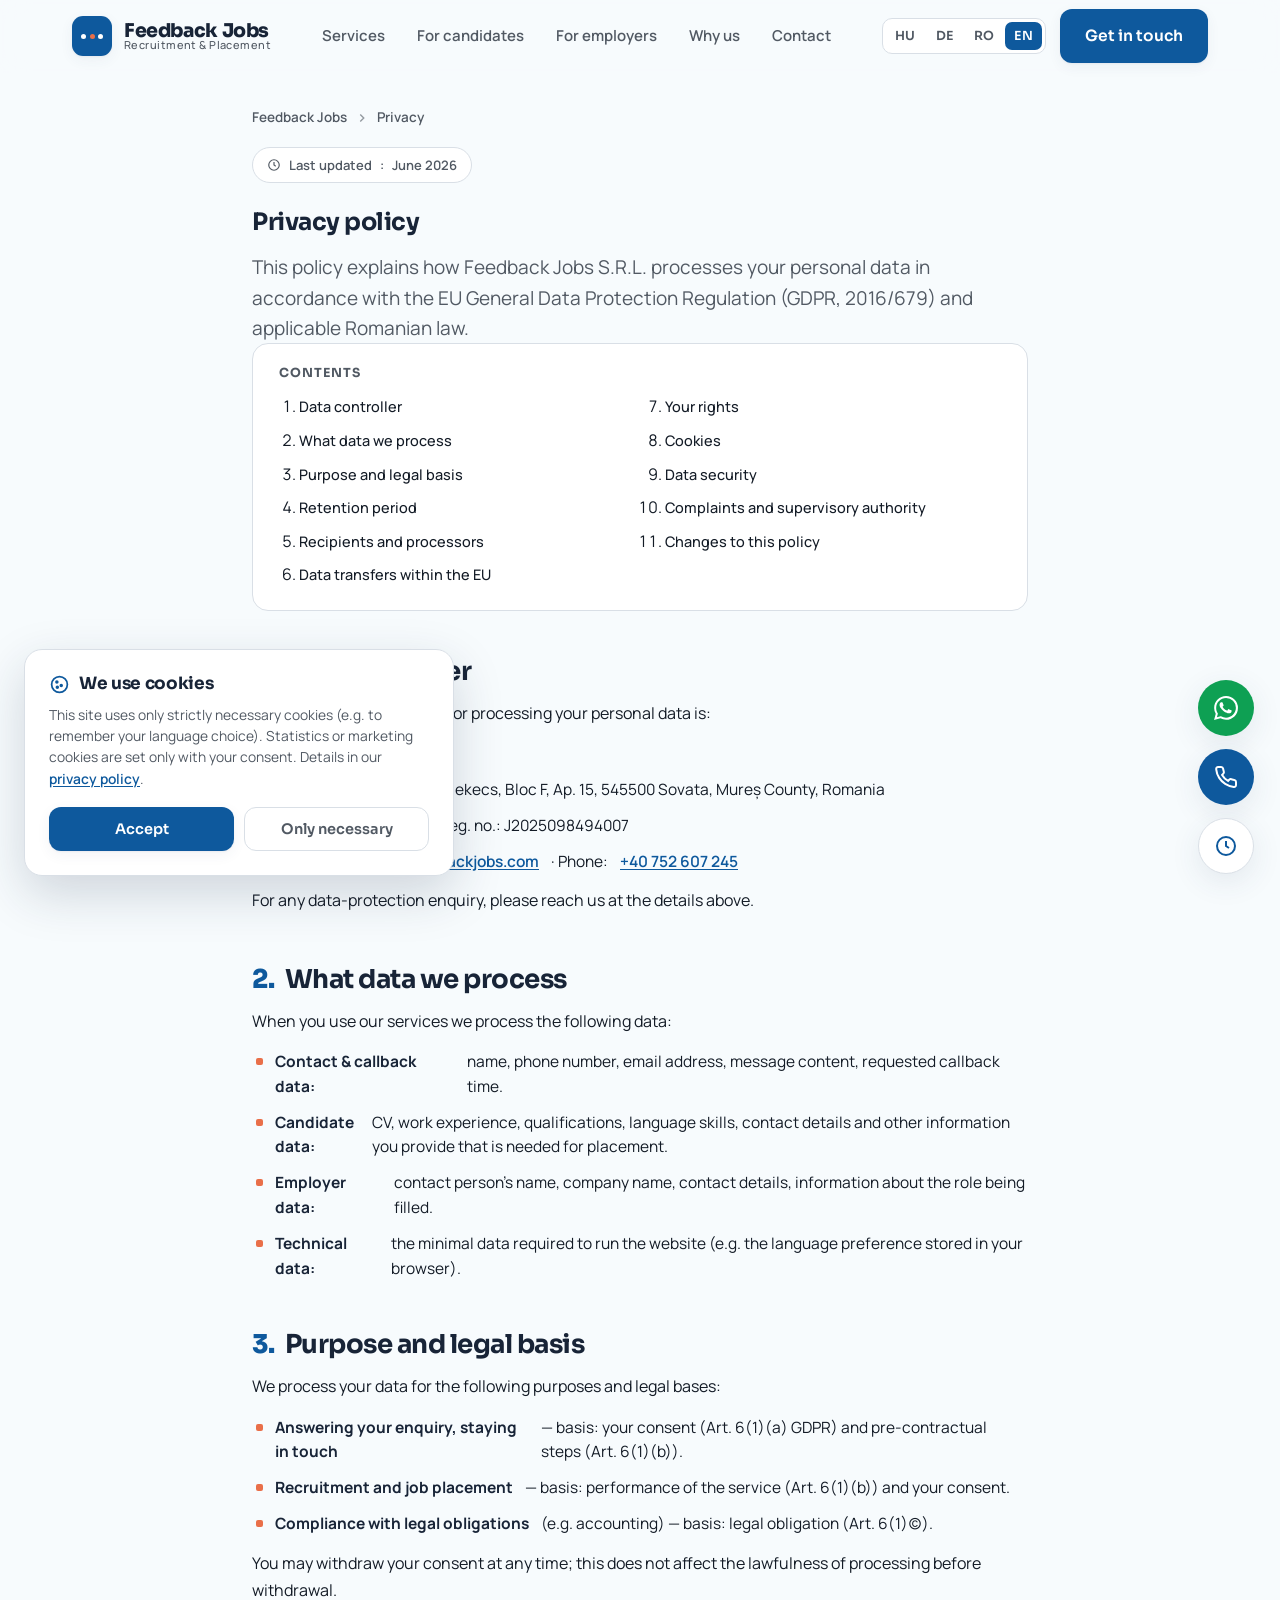
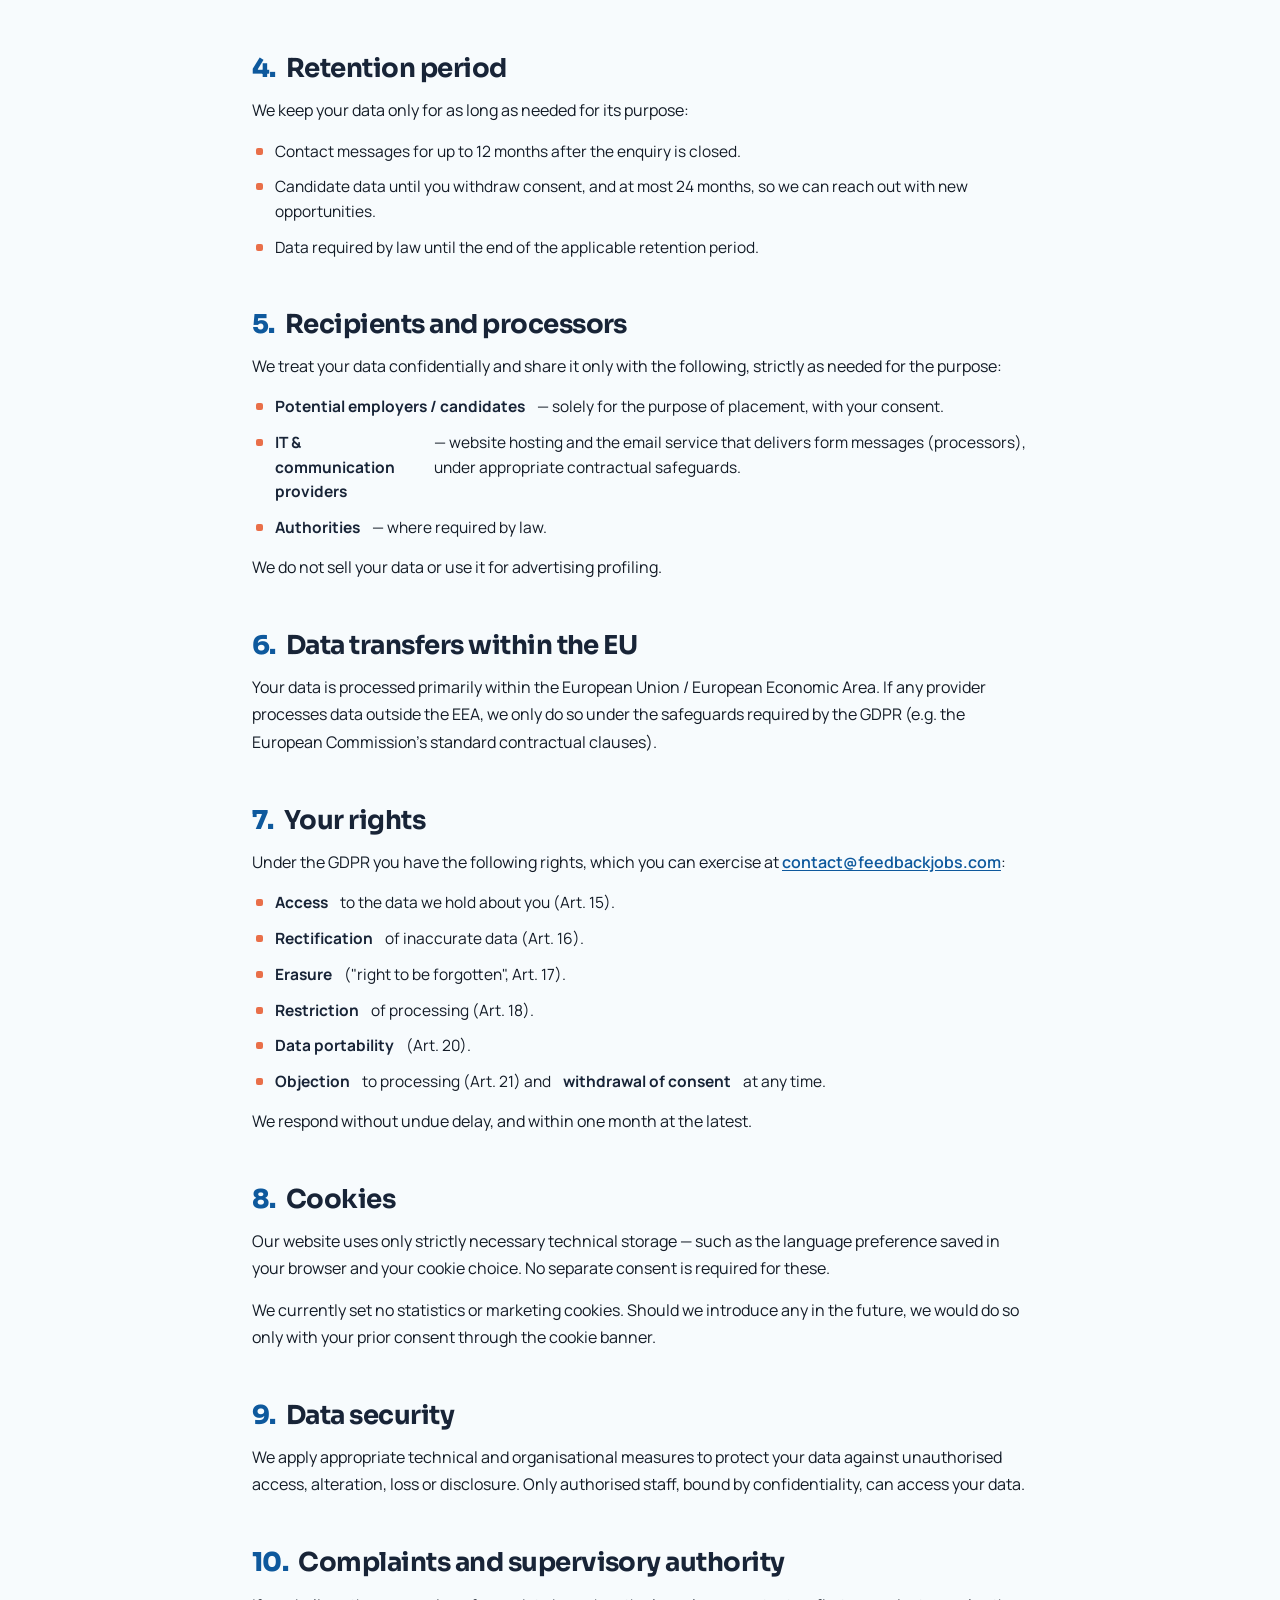
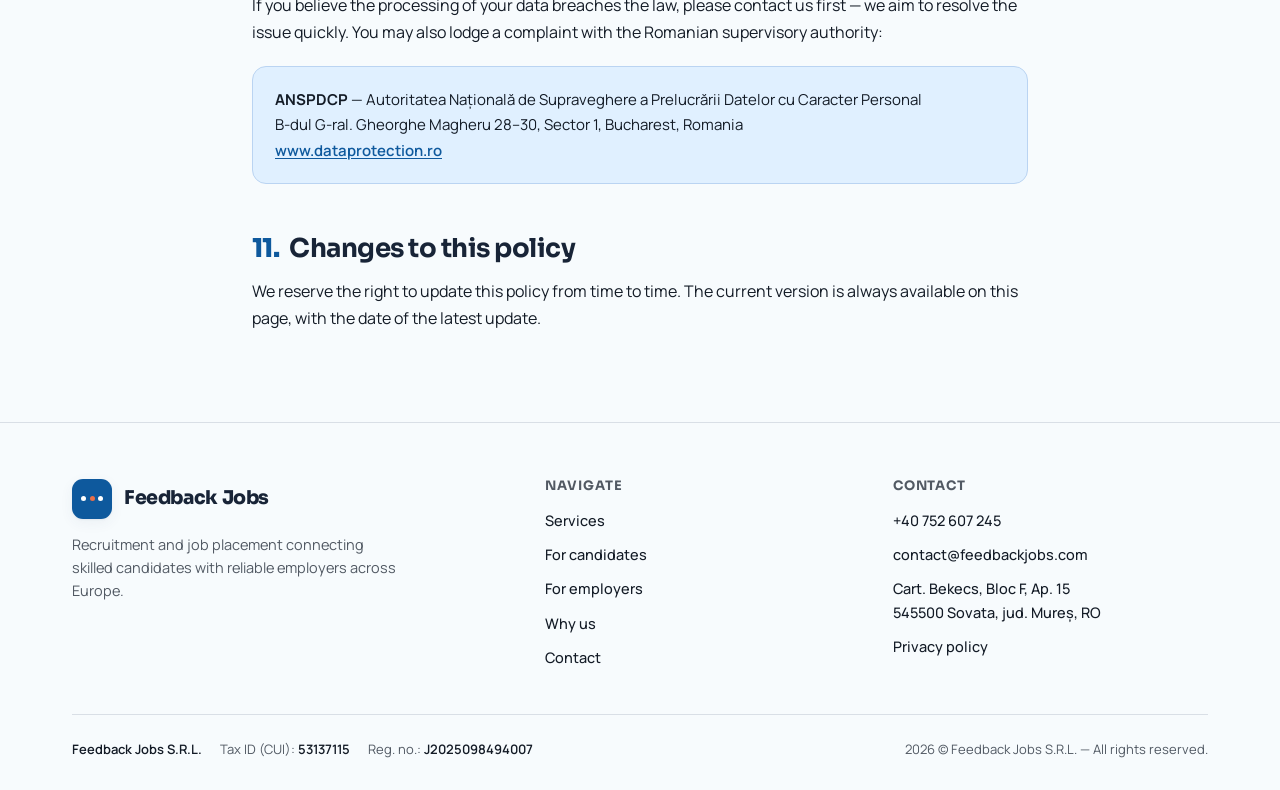
==== adatvedelem.html @ 204145d1 "Feedback Jobs weboldal: űrlapok + Resend email worker Co-Authored-By: Claude Opus 4.8 (1M context) <" ====
<!DOCTYPE html>
<html lang="hu">
<head>
<meta charset="UTF-8">
<meta name="viewport" content="width=device-width, initial-scale=1.0">
<title>Adatvédelmi tájékoztató — Feedback Jobs</title>
<meta name="description" content="Feedback Jobs S.R.L. adatvédelmi tájékoztatója — hogyan kezeljük személyes adataidat a GDPR szerint.">
<meta name="robots" content="index, follow">
<link rel="canonical" href="https://feedbackjobs.com/adatvedelem.html">
<link rel="icon" type="image/svg+xml" href="data:image/svg+xml,%3Csvg xmlns='http://www.w3.org/2000/svg' viewBox='0 0 64 64'%3E%3Crect width='64' height='64' rx='17' fill='%232d5bc4'/%3E%3Ccircle cx='21' cy='32' r='5' fill='%23fff'/%3E%3Ccircle cx='32' cy='32' r='5' fill='%23e07c3f'/%3E%3Ccircle cx='43' cy='32' r='5' fill='%23fff'/%3E%3C/svg%3E">
<link rel="preconnect" href="https://fonts.googleapis.com">
<link rel="preconnect" href="https://fonts.gstatic.com" crossorigin>
<link href="https://fonts.googleapis.com/css2?family=Sora:wght@500;600;700;800&family=Manrope:wght@400;500;600;700&display=swap" rel="stylesheet">
<link rel="stylesheet" href="assets/styles.css">
</head>
<body>

<!-- ============ HEADER ============ -->
<header id="hdr" class="scrolled">
  <div class="wrap nav">
    <a href="index.html#top" class="brand" aria-label="Feedback Jobs">
      <span class="logo"><span><i></i><i></i><i></i></span></span>
      <span>Feedback Jobs<small data-i18n="brand_tag">Recruitment &amp; Placement</small></span>
    </a>
    <nav class="nav-links">
      <a href="index.html#services" data-i18n="nav_services">Services</a>
      <a href="allaskeresoknek.html" data-i18n="nav_candidates">For candidates</a>
      <a href="munkaltatoknak.html" data-i18n="nav_employers">For employers</a>
      <a href="index.html#why" data-i18n="nav_why">Why us</a>
      <a href="index.html#contact" data-i18n="nav_contact">Contact</a>
    </nav>
    <div class="nav-right">
      <div class="lang" id="lang" role="group" aria-label="Language">
        <button data-lang="hu">HU</button>
        <button data-lang="de">DE</button>
        <button data-lang="ro">RO</button>
        <button data-lang="en">EN</button>
      </div>
      <a href="index.html#contact" class="btn btn-primary" data-i18n="nav_cta">Get in touch</a>
      <button class="hamburger" id="burger" aria-label="Menu"><i></i><i></i><i></i></button>
    </div>
  </div>
</header>
<div class="mobile-menu" id="mobileMenu">
  <a href="index.html#services" data-i18n="nav_services">Services</a>
  <a href="allaskeresoknek.html" data-i18n="nav_candidates">For candidates</a>
  <a href="munkaltatoknak.html" data-i18n="nav_employers">For employers</a>
  <a href="index.html#why" data-i18n="nav_why">Why us</a>
  <a href="index.html#contact" data-i18n="nav_contact">Contact</a>
  <a href="index.html#contact" class="btn btn-primary" data-i18n="nav_cta">Get in touch</a>
</div>

<!-- ============ LEGAL DOC ============ -->
<section class="legal">
  <div class="wrap legal-wrap">
    <div class="breadcrumb">
      <a href="index.html#top" style="font-weight:600">Feedback Jobs</a>
      <svg viewBox="0 0 24 24" fill="none" stroke="currentColor" stroke-width="2.4"><path d="M9 6l6 6-6 6"/></svg>
      <span data-i18n="pp_crumb">Privacy</span>
    </div>
    <span class="updated">
      <svg viewBox="0 0 24 24" fill="none" stroke="currentColor" stroke-width="2" style="width:14px;height:14px"><circle cx="12" cy="12" r="9"/><path d="M12 7v5l3 2"/></svg>
      <span data-i18n="pp_updated">Last updated</span>: <span data-i18n="pp_date">June 2026</span>
    </span>
    <h1 data-i18n="pp_title">Privacy policy</h1>
    <p class="lead" style="font-size:clamp(16px,1.6vw,19px);color:var(--ink-soft);margin-top:16px;max-width:64ch" data-i18n="pp_lead">How we process your personal data.</p>

    <nav class="legal-toc" aria-label="Contents">
      <h4 data-i18n="toc_h">Contents</h4>
      <ol>
        <li><a href="#s1" data-i18n="pp_s1_h">Data controller</a></li>
        <li><a href="#s2" data-i18n="pp_s2_h">What data we process</a></li>
        <li><a href="#s3" data-i18n="pp_s3_h">Purpose and legal basis</a></li>
        <li><a href="#s4" data-i18n="pp_s4_h">Retention period</a></li>
        <li><a href="#s5" data-i18n="pp_s5_h">Recipients and processors</a></li>
        <li><a href="#s6" data-i18n="pp_s6_h">Data transfers within the EU</a></li>
        <li><a href="#s7" data-i18n="pp_s7_h">Your rights</a></li>
        <li><a href="#s8" data-i18n="pp_s8_h">Cookies</a></li>
        <li><a href="#s9" data-i18n="pp_s9_h">Data security</a></li>
        <li><a href="#s10" data-i18n="pp_s10_h">Complaints</a></li>
        <li><a href="#s11" data-i18n="pp_s11_h">Changes</a></li>
      </ol>
    </nav>

    <div class="legal-doc">
      <h2 id="s1"><span class="h2-num">1.</span><span data-i18n="pp_s1_h">Data controller</span></h2>
      <div data-i18n-html="pp_s1_b"></div>
      <h2 id="s2"><span class="h2-num">2.</span><span data-i18n="pp_s2_h">What data we process</span></h2>
      <div data-i18n-html="pp_s2_b"></div>
      <h2 id="s3"><span class="h2-num">3.</span><span data-i18n="pp_s3_h">Purpose and legal basis</span></h2>
      <div data-i18n-html="pp_s3_b"></div>
      <h2 id="s4"><span class="h2-num">4.</span><span data-i18n="pp_s4_h">Retention period</span></h2>
      <div data-i18n-html="pp_s4_b"></div>
      <h2 id="s5"><span class="h2-num">5.</span><span data-i18n="pp_s5_h">Recipients and processors</span></h2>
      <div data-i18n-html="pp_s5_b"></div>
      <h2 id="s6"><span class="h2-num">6.</span><span data-i18n="pp_s6_h">Data transfers within the EU</span></h2>
      <div data-i18n-html="pp_s6_b"></div>
      <h2 id="s7"><span class="h2-num">7.</span><span data-i18n="pp_s7_h">Your rights</span></h2>
      <div data-i18n-html="pp_s7_b"></div>
      <h2 id="s8"><span class="h2-num">8.</span><span data-i18n="pp_s8_h">Cookies</span></h2>
      <div data-i18n-html="pp_s8_b"></div>
      <h2 id="s9"><span class="h2-num">9.</span><span data-i18n="pp_s9_h">Data security</span></h2>
      <div data-i18n-html="pp_s9_b"></div>
      <h2 id="s10"><span class="h2-num">10.</span><span data-i18n="pp_s10_h">Complaints</span></h2>
      <div data-i18n-html="pp_s10_b"></div>
      <h2 id="s11"><span class="h2-num">11.</span><span data-i18n="pp_s11_h">Changes</span></h2>
      <div data-i18n-html="pp_s11_b"></div>
    </div>
  </div>
</section>

<!-- ============ FOOTER ============ -->
<footer>
  <div class="wrap">
    <div class="foot-top">
      <div class="foot-brand">
        <a href="index.html#top" class="brand">
          <span class="logo"><span><i></i><i></i><i></i></span></span>
          <span>Feedback Jobs</span>
        </a>
        <p data-i18n="foot_about">Recruitment and job placement connecting skilled candidates with reliable employers across Europe.</p>
      </div>
      <div class="foot-col">
        <h4 data-i18n="foot_nav">Navigate</h4>
        <a href="index.html#services" data-i18n="nav_services">Services</a>
        <a href="allaskeresoknek.html" data-i18n="nav_candidates">For candidates</a>
        <a href="munkaltatoknak.html" data-i18n="nav_employers">For employers</a>
        <a href="index.html#why" data-i18n="nav_why">Why us</a>
        <a href="index.html#contact" data-i18n="nav_contact">Contact</a>
      </div>
      <div class="foot-col">
        <h4 data-i18n="foot_contact">Contact</h4>
        <a href="tel:+40752607245">+40 752 607 245</a>
        <a href="mailto:contact@feedbackjobs.com">contact@feedbackjobs.com</a>
        <p>Cart. Bekecs, Bloc F, Ap. 15<br>545500 Sovata, jud. Mureș, RO</p>
        <a href="adatvedelem.html" data-i18n="foot_privacy">Privacy policy</a>
      </div>
    </div>
    <div class="foot-legal">
      <div class="reg">
        <span><b>Feedback Jobs S.R.L.</b></span>
        <span data-i18n="foot_cui">Tax ID (CUI): <b>53137115</b></span>
        <span data-i18n="foot_reg">Reg. no.: <b>J2025098494007</b></span>
      </div>
      <div><span id="year">2026</span> © Feedback Jobs S.R.L. — <span data-i18n="foot_rights">All rights reserved.</span></div>
    </div>
  </div>
</footer>

<script src="assets/i18n.js"></script>
<script src="assets/i18n-legal.js"></script>
<script src="assets/app.js"></script>
<script>
  /* keep <title> in sync with the active language */
  document.addEventListener("fbj:lang", function(e){
    var d = (window.I18N||{})[e.detail.lang];
    if(d && d.pp_doctitle) document.title = d.pp_doctitle;
  });
</script>
</body>
</html>
---- assets/styles.css ----
/* ===================================================================
   Feedback Jobs — shared stylesheet
   =================================================================== */
:root{
  --bg:        oklch(0.985 0.005 240);
  --surface:   oklch(1 0 0);
  --ink:       oklch(0.22 0.025 255);
  --ink-soft:  oklch(0.46 0.02 255);
  --line:      oklch(0.9 0.012 255);
  --primary:   oklch(0.46 0.13 252);
  --primary-d: oklch(0.38 0.13 252);
  --primary-t: oklch(0.95 0.03 252);
  --accent:    oklch(0.68 0.16 38);
  --accent-d:  oklch(0.6 0.16 38);
  --ink-deep:  oklch(0.26 0.04 258);
  --wa:        oklch(0.62 0.16 152);
  --wa-d:      oklch(0.54 0.16 152);
  --shadow-sm: 0 1px 2px oklch(0.4 0.05 255 / .06), 0 4px 14px oklch(0.4 0.05 255 / .06);
  --shadow-md: 0 8px 30px oklch(0.4 0.05 255 / .1);
  --shadow-lg: 0 18px 50px oklch(0.3 0.05 255 / .18);
  --radius:    16px;
  --maxw:      1180px;
  --font-head: "Sora", system-ui, sans-serif;
  --font-body: "Manrope", system-ui, sans-serif;
}
*{box-sizing:border-box;margin:0;padding:0}
html{scroll-behavior:smooth}
body{
  font-family:var(--font-body);
  color:var(--ink);
  background:var(--bg);
  line-height:1.6;
  -webkit-font-smoothing:antialiased;
  overflow-x:hidden;
  max-width:100%;
}
h1,h2,h3,h4{font-family:var(--font-head);line-height:1.12;letter-spacing:-0.02em;font-weight:700;color:var(--ink-deep)}
a{color:inherit;text-decoration:none}
img{max-width:100%;display:block}
.wrap{max-width:var(--maxw);margin:0 auto;padding:0 22px}
.eyebrow{
  display:inline-flex;align-items:center;gap:8px;flex-wrap:wrap;max-width:100%;
  font-size:13px;font-weight:700;letter-spacing:.08em;text-transform:uppercase;
  color:var(--primary);
}
.eyebrow::before{content:"";width:22px;height:2px;background:var(--accent);border-radius:2px}

/* ---------- Buttons ---------- */
.btn{
  display:inline-flex;align-items:center;justify-content:center;gap:9px;
  font-family:var(--font-head);font-weight:600;font-size:15.5px;
  padding:14px 24px;border-radius:12px;cursor:pointer;border:1.5px solid transparent;
  transition:transform .18s ease, box-shadow .2s ease, background .2s ease, color .2s ease;
  white-space:nowrap;
}
.btn svg{width:18px;height:18px}
.btn-primary{background:var(--primary);color:#fff;box-shadow:var(--shadow-sm)}
.btn-primary:hover{background:var(--primary-d);transform:translateY(-2px);box-shadow:var(--shadow-md)}
.btn-accent{background:var(--accent);color:oklch(0.25 0.04 38)}
.btn-accent:hover{background:var(--accent-d);transform:translateY(-2px);box-shadow:var(--shadow-md)}
.btn-ghost{background:transparent;color:var(--ink);border-color:var(--line)}
.btn-ghost:hover{border-color:var(--primary);color:var(--primary);transform:translateY(-2px)}

/* ---------- Header ---------- */
header{
  position:sticky;top:0;z-index:60;
  background:oklch(0.985 0.005 240 / .82);
  backdrop-filter:blur(14px);-webkit-backdrop-filter:blur(14px);
  border-bottom:1px solid transparent;transition:border-color .3s, box-shadow .3s;
}
header.scrolled{border-color:var(--line);box-shadow:0 4px 20px oklch(0.4 0.05 255 / .05)}
.nav{display:flex;align-items:center;justify-content:space-between;height:72px;gap:18px}
.brand{display:flex;align-items:center;gap:12px;font-family:var(--font-head);font-weight:800;font-size:19px;color:var(--ink-deep);letter-spacing:-.02em;flex-shrink:0;line-height:1.1}
.brand>span:not(.logo){display:inline-flex;flex-direction:column;justify-content:center;white-space:nowrap}
.logo{width:40px;height:40px;border-radius:11px;background:var(--primary);display:grid;place-items:center;flex-shrink:0;box-shadow:var(--shadow-sm)}
.logo span{display:flex;gap:3.5px}
.logo span i{width:5px;height:5px;border-radius:50%;background:#fff;display:block}
.logo span i:nth-child(2){background:var(--accent)}
.brand small{display:block;font-family:var(--font-body);font-weight:500;font-size:11px;letter-spacing:.04em;color:var(--ink-soft);margin-top:-2px}
.nav-links{display:flex;align-items:center;gap:4px}
.nav-links a{font-weight:600;font-size:15px;color:var(--ink-soft);padding:9px 14px;border-radius:9px;transition:color .18s, background .18s}
.nav-links a:hover{color:var(--primary);background:var(--primary-t)}
.nav-links a.active{color:var(--primary);background:var(--primary-t)}
.nav-right{display:flex;align-items:center;gap:14px}

/* language switcher */
.lang{display:flex;align-items:center;gap:2px;background:var(--surface);border:1px solid var(--line);border-radius:10px;padding:3px}
.lang button{
  font-family:var(--font-head);font-weight:600;font-size:12.5px;letter-spacing:.03em;
  border:none;background:transparent;color:var(--ink-soft);cursor:pointer;
  padding:6px 9px;border-radius:7px;transition:.16s;text-transform:uppercase;
}
.lang button:hover{color:var(--ink)}
.lang button.active{background:var(--primary);color:#fff}

.hamburger{display:none;width:44px;height:44px;border:1px solid var(--line);background:var(--surface);border-radius:11px;cursor:pointer;align-items:center;justify-content:center;flex-direction:column;gap:4.5px}
.hamburger i{width:19px;height:2px;background:var(--ink);border-radius:2px;transition:.25s}
.hamburger.open i:nth-child(1){transform:translateY(6.5px) rotate(45deg)}
.hamburger.open i:nth-child(2){opacity:0}
.hamburger.open i:nth-child(3){transform:translateY(-6.5px) rotate(-45deg)}

/* mobile menu */
.mobile-menu{
  position:fixed;inset:72px 0 0 0;z-index:55;
  background:var(--surface);
  padding:18px 22px calc(24px + env(safe-area-inset-bottom));display:none;flex-direction:column;gap:4px;
  overflow-y:auto;-webkit-overflow-scrolling:touch;
}
.mobile-menu.open{display:flex}
.mobile-menu a{font-family:var(--font-head);font-weight:600;font-size:17px;padding:14px 8px;border-bottom:1px solid var(--line);color:var(--ink)}
.mobile-menu a:last-of-type{border-bottom:none}
.mobile-menu .btn{margin-top:auto}
body.menu-open{overflow:hidden}

/* ---------- Hero ---------- */
.hero{position:relative;padding:clamp(48px,7vw,90px) 0 clamp(60px,7vw,96px);overflow:hidden}
.hero::before{
  content:"";position:absolute;top:-30%;right:-12%;width:60vw;height:60vw;max-width:760px;max-height:760px;
  background:radial-gradient(circle at center, var(--primary-t), transparent 68%);
  z-index:-1;
}
.hero-grid{display:grid;grid-template-columns:1.05fr .95fr;gap:clamp(32px,5vw,72px);align-items:center}
.hero h1{font-size:clamp(34px,5.2vw,60px);font-weight:800;margin:18px 0 0}
.hero h1 em{font-style:normal;color:var(--primary);position:relative}
.hero p.lead{font-size:clamp(17px,1.6vw,20px);color:var(--ink-soft);margin:22px 0 0;max-width:34ch}
.hero-cta{display:flex;flex-wrap:wrap;gap:13px;margin-top:32px}
.hero-trust{display:flex;flex-wrap:wrap;gap:22px;margin-top:34px;padding-top:26px;border-top:1px solid var(--line)}
.hero-trust div{display:flex;align-items:center;gap:9px;font-size:14px;font-weight:600;color:var(--ink-soft)}
.hero-trust svg{width:19px;height:19px;color:var(--primary);flex-shrink:0}

/* hero visual card */
.hero-card{
  position:relative;background:var(--surface);border:1px solid var(--line);border-radius:24px;
  padding:26px;box-shadow:var(--shadow-md);
}
.hero-card .badge{position:absolute;top:-16px;right:24px;background:var(--accent);color:oklch(0.25 0.04 38);font-family:var(--font-head);font-weight:700;font-size:13px;padding:8px 15px;border-radius:30px;box-shadow:var(--shadow-sm)}
.match-row{display:flex;align-items:center;gap:14px;padding:15px;border-radius:14px;background:var(--bg);border:1px solid var(--line);margin-bottom:12px;transition:transform .2s}
.match-row:hover{transform:translateX(4px)}
.match-row:last-child{margin-bottom:0}
.avatar{width:46px;height:46px;border-radius:12px;flex-shrink:0;display:grid;place-items:center;font-family:var(--font-head);font-weight:700;color:#fff;font-size:16px}
.match-info{flex:1;min-width:0}
.match-info b{display:block;font-family:var(--font-head);font-size:15px;color:var(--ink-deep)}
.match-info span{font-size:13px;color:var(--ink-soft)}
.match-pill{font-size:12px;font-weight:700;font-family:var(--font-head);padding:6px 11px;border-radius:30px;background:var(--primary-t);color:var(--primary-d);white-space:nowrap}
.match-pill.green{background:oklch(0.94 0.05 150);color:oklch(0.42 0.12 150)}

/* ---------- Section scaffolding ---------- */
section{padding:clamp(56px,7vw,96px) 0}
.sec-head{max-width:640px;margin-bottom:clamp(34px,4vw,54px)}
.sec-head.center{margin-left:auto;margin-right:auto;text-align:center}
.sec-head h2{font-size:clamp(28px,3.6vw,42px);margin:14px 0 0}
.sec-head p{font-size:clamp(16px,1.5vw,18px);color:var(--ink-soft);margin-top:16px}

/* ---------- Services ---------- */
.services{background:var(--surface);border-top:1px solid var(--line);border-bottom:1px solid var(--line)}
.svc-grid{display:grid;grid-template-columns:1fr 1fr;gap:24px}
.svc{
  position:relative;border:1px solid var(--line);border-radius:var(--radius);padding:clamp(26px,3vw,40px);
  background:var(--bg);overflow:hidden;transition:transform .25s, box-shadow .25s, border-color .25s;
  display:flex;flex-direction:column;
}
.svc:hover{transform:translateY(-4px);box-shadow:var(--shadow-md);border-color:var(--primary)}
.svc-ico{width:56px;height:56px;border-radius:15px;display:grid;place-items:center;margin-bottom:20px}
.svc-ico svg{width:28px;height:28px;color:#fff}
.svc.cand .svc-ico{background:var(--primary)}
.svc.emp .svc-ico{background:var(--ink-deep)}
.svc h3{font-size:23px}
.svc>p{color:var(--ink-soft);margin:12px 0 22px;font-size:15.5px}
.svc ul{list-style:none;display:flex;flex-direction:column;gap:13px;margin-bottom:26px}
.svc li{display:flex;gap:12px;align-items:flex-start;font-size:15.5px;font-weight:500}
.svc li svg{width:21px;height:21px;color:var(--primary);flex-shrink:0;margin-top:1px}
.svc.emp li svg{color:var(--accent-d)}
.svc .btn{margin-top:auto;width:100%}

/* ---------- Process ---------- */
.steps{display:grid;grid-template-columns:repeat(4,1fr);gap:22px;counter-reset:step}
.step{position:relative;padding-top:18px}
.step-num{font-family:var(--font-head);font-weight:800;font-size:15px;color:#fff;background:var(--primary);width:38px;height:38px;border-radius:11px;display:grid;place-items:center;margin-bottom:18px}
.step:nth-child(2) .step-num{background:oklch(0.5 0.13 252)}
.step:nth-child(3) .step-num{background:oklch(0.54 0.13 252)}
.step:nth-child(4) .step-num{background:var(--accent);color:oklch(0.25 0.04 38)}
.step h3{font-size:19px}
.step p{color:var(--ink-soft);font-size:15px;margin-top:9px}
.step::after{content:"";position:absolute;top:36px;left:50px;right:-11px;height:2px;background:repeating-linear-gradient(90deg,var(--line) 0 7px,transparent 7px 13px)}
.step:last-child::after{display:none}

/* ---------- Why us ---------- */
.why{background:var(--ink-deep);color:oklch(0.96 0.01 255)}
.why .eyebrow{color:oklch(0.82 0.08 252)}
.why .eyebrow::before{background:var(--accent)}
.why h2{color:#fff}
.why .sec-head p{color:oklch(0.78 0.02 255)}
.why-grid{display:grid;grid-template-columns:repeat(3,1fr);gap:20px}
.feat{background:oklch(0.31 0.04 258);border:1px solid oklch(0.4 0.04 258);border-radius:var(--radius);padding:26px;transition:transform .22s, background .22s}
.feat:hover{transform:translateY(-4px);background:oklch(0.34 0.045 258)}
.feat-ico{width:46px;height:46px;border-radius:12px;background:oklch(0.4 0.06 258);display:grid;place-items:center;margin-bottom:16px}
.feat-ico svg{width:23px;height:23px;color:var(--accent)}
.feat h3{color:#fff;font-size:18px}
.feat p{color:oklch(0.8 0.02 255);font-size:14.5px;margin-top:8px}

/* ---------- About / countries ---------- */
.about-grid{display:grid;grid-template-columns:1fr 1fr;gap:clamp(34px,5vw,68px);align-items:center}
.about-text h2{font-size:clamp(27px,3.4vw,40px);margin:14px 0 0}
.about-text p{color:var(--ink-soft);margin-top:18px;font-size:16.5px}
.reach{background:var(--surface);border:1px solid var(--line);border-radius:20px;padding:30px;box-shadow:var(--shadow-sm)}
.reach h4{font-size:14px;text-transform:uppercase;letter-spacing:.08em;color:var(--ink-soft);font-weight:700;margin-bottom:18px}
.flags{display:grid;grid-template-columns:1fr 1fr;gap:12px}
.flag-card{display:flex;align-items:center;gap:13px;padding:14px;border-radius:12px;background:var(--bg);border:1px solid var(--line)}
.flag-card .fl{width:34px;height:24px;border-radius:5px;overflow:hidden;flex-shrink:0;box-shadow:0 1px 3px oklch(0 0 0 /.15);display:flex;flex-direction:column}
.flag-card b{font-family:var(--font-head);font-size:15px}
.fl-ro div,.fl-hu div,.fl-at div{height:100%}
.fl-ro{flex-direction:row!important}
.fl-ro div:nth-child(1){background:#002B7F;width:33.3%;height:100%}
.fl-ro div:nth-child(2){background:#FCD116;width:33.3%;height:100%}
.fl-ro div:nth-child(3){background:#CE1126;width:33.3%;height:100%}
.fl-hu div:nth-child(1){background:#CD2A3E}
.fl-hu div:nth-child(2){background:#fff}
.fl-hu div:nth-child(3){background:#436F4D}
.fl-at div:nth-child(1){background:#ED2939}
.fl-at div:nth-child(2){background:#fff}
.fl-at div:nth-child(3){background:#ED2939}
.fl-en{flex-direction:row!important;background:#012169;align-items:center;justify-content:center}
.fl-en::after{content:"";position:absolute}

/* ---------- Contact ---------- */
.contact{background:var(--surface);border-top:1px solid var(--line)}
.contact-grid{display:grid;grid-template-columns:.85fr 1.15fr;gap:clamp(30px,4vw,56px)}
.contact-info h2{font-size:clamp(27px,3.4vw,40px);margin:14px 0 0}
.contact-info>p{color:var(--ink-soft);margin-top:16px;font-size:16px;max-width:40ch}
.cinfo-list{display:flex;flex-direction:column;gap:16px;margin-top:30px}
.cinfo{display:flex;gap:15px;align-items:flex-start}
.cinfo .ci-ico{width:46px;height:46px;border-radius:12px;background:var(--primary-t);display:grid;place-items:center;flex-shrink:0}
.cinfo .ci-ico svg{width:22px;height:22px;color:var(--primary)}
.cinfo .ci-label{font-size:12.5px;text-transform:uppercase;letter-spacing:.06em;font-weight:700;color:var(--ink-soft)}
.cinfo .ci-val{font-family:var(--font-head);font-weight:600;font-size:16px;color:var(--ink-deep);margin-top:2px}
.cinfo a.ci-val:hover{color:var(--primary)}

form{background:var(--bg);border:1px solid var(--line);border-radius:20px;padding:clamp(24px,3vw,36px);box-shadow:var(--shadow-sm)}
.field{margin-bottom:18px}
.field label{display:block;font-family:var(--font-head);font-weight:600;font-size:14px;margin-bottom:8px;color:var(--ink-deep)}
.field input,.field textarea,.field select{
  width:100%;font-family:var(--font-body);font-size:15.5px;color:var(--ink);
  padding:13px 15px;border:1.5px solid var(--line);border-radius:11px;background:var(--surface);
  transition:border-color .18s, box-shadow .18s;
}
.field input:focus,.field textarea:focus,.field select:focus{outline:none;border-color:var(--primary);box-shadow:0 0 0 3px var(--primary-t)}
.field textarea{resize:vertical;min-height:110px}
.row2{display:grid;grid-template-columns:1fr 1fr;gap:14px}
.seg{display:flex;gap:10px}
.seg label{flex:1;cursor:pointer;margin:0}
.seg input{position:absolute;opacity:0;pointer-events:none}
.seg span{display:flex;align-items:center;justify-content:center;gap:8px;padding:13px;border:1.5px solid var(--line);border-radius:11px;font-family:var(--font-head);font-weight:600;font-size:14.5px;color:var(--ink-soft);transition:.18s;text-align:center}
.seg input:checked + span{border-color:var(--primary);background:var(--primary-t);color:var(--primary-d)}
form .btn{width:100%;margin-top:6px}
.form-note{font-size:13px;color:var(--ink-soft);margin-top:14px;text-align:center}

/* consent checkbox (forms) */
.consent{display:flex;gap:11px;align-items:flex-start;margin:4px 0 16px;font-size:13.5px;color:var(--ink-soft);line-height:1.5}
.consent input{width:19px;height:19px;flex-shrink:0;margin-top:2px;accent-color:var(--primary);cursor:pointer}
.consent a{color:var(--primary);font-weight:600;text-decoration:underline;text-underline-offset:2px}

/* ---------- Footer ---------- */
footer{background:var(--bg);border-top:1px solid var(--line);padding:56px 0 30px}
.foot-top{display:grid;grid-template-columns:1.4fr 1fr 1fr;gap:32px;padding-bottom:34px;border-bottom:1px solid var(--line)}
.foot-brand .brand{margin-bottom:14px}
.foot-brand p{color:var(--ink-soft);font-size:14.5px;max-width:36ch}
.foot-col h4{font-size:13px;text-transform:uppercase;letter-spacing:.07em;color:var(--ink-soft);margin-bottom:16px}
.foot-col a,.foot-col p{display:block;color:var(--ink);font-size:14.5px;font-weight:500;margin-bottom:11px;transition:color .16s}
.foot-col a:hover{color:var(--primary)}
.foot-legal{display:flex;flex-wrap:wrap;justify-content:space-between;gap:14px;padding-top:24px;font-size:13px;color:var(--ink-soft)}
.foot-legal .reg{display:flex;flex-wrap:wrap;gap:18px}
.foot-legal b{color:var(--ink);font-weight:600}

/* ---------- reveal animation ---------- */
.reveal{opacity:0;transform:translateY(24px);transition:opacity .7s cubic-bezier(.2,.7,.2,1), transform .7s cubic-bezier(.2,.7,.2,1)}
.reveal.in{opacity:1;transform:none}
@media (prefers-reduced-motion:reduce){.reveal{opacity:1;transform:none;transition:none}}

/* ===================================================================
   NEW: Floating action buttons (call / whatsapp / callback)
   =================================================================== */
.fab-stack{
  position:fixed;right:clamp(16px,3vw,26px);bottom:clamp(16px,3vw,26px);z-index:70;
  display:flex;flex-direction:column;gap:13px;align-items:flex-end;
}
.fab{
  display:flex;align-items:center;gap:0;height:56px;
  background:var(--surface);border:1px solid var(--line);border-radius:30px;
  box-shadow:var(--shadow-md);cursor:pointer;overflow:hidden;
  transition:transform .2s ease, box-shadow .2s ease, gap .25s ease, padding .25s ease;
  font-family:var(--font-head);font-weight:600;font-size:14.5px;color:var(--ink-deep);
  padding:0;max-width:56px;
}
.fab .fab-ico{width:54px;height:54px;display:grid;place-items:center;flex-shrink:0}
.fab .fab-ico svg{width:24px;height:24px}
.fab .fab-txt{white-space:nowrap;opacity:0;max-width:0;transition:opacity .2s ease, max-width .25s ease;padding-right:0}
.fab:hover{transform:translateY(-2px);box-shadow:var(--shadow-lg);max-width:280px;padding-right:22px}
.fab:hover .fab-txt{opacity:1;max-width:200px}
.fab.wa{background:var(--wa);border-color:transparent;color:#fff}
.fab.wa .fab-ico svg{color:#fff}
.fab.wa:hover{background:var(--wa-d)}
.fab.call{background:var(--primary);border-color:transparent;color:#fff}
.fab.call .fab-ico svg{color:#fff}
.fab.call:hover{background:var(--primary-d)}
.fab.cb{background:var(--surface);color:var(--ink-deep)}
.fab.cb .fab-ico svg{color:var(--primary)}
.fab.cb:hover{border-color:var(--primary)}
@media(max-width:600px){
  .fab{height:52px;max-width:52px}
  .fab .fab-ico{width:50px;height:50px}
  /* on touch screens, keep them compact — labels are decorative */
}

/* ===================================================================
   NEW: Cookie consent banner
   =================================================================== */
.cookie{
  position:fixed;left:clamp(14px,3vw,24px);bottom:clamp(14px,3vw,24px);z-index:90;
  max-width:430px;width:calc(100% - 28px);
  background:var(--surface);border:1px solid var(--line);border-radius:18px;
  box-shadow:var(--shadow-lg);padding:24px;
  transform:translateY(140%);transition:transform .5s cubic-bezier(.2,.7,.2,1);
}
.cookie.show{transform:none}
.cookie h4{font-size:17px;display:flex;align-items:center;gap:9px;margin-bottom:9px}
.cookie h4 svg{width:21px;height:21px;color:var(--primary)}
.cookie p{font-size:13.8px;color:var(--ink-soft);line-height:1.55}
.cookie p a{color:var(--primary);font-weight:600;text-decoration:underline;text-underline-offset:2px}
.cookie-actions{display:flex;flex-wrap:wrap;gap:10px;margin-top:18px}
.cookie-actions .btn{flex:1;padding:12px 18px;font-size:14.5px;min-width:120px}
.cookie .btn-mini{background:transparent;color:var(--ink-soft);border-color:var(--line)}
.cookie .btn-mini:hover{border-color:var(--ink-soft);color:var(--ink)}
@media(max-width:520px){.cookie{left:12px;right:12px;width:auto;max-width:none;padding:20px}}

/* ===================================================================
   NEW: Callback modal (with date + time-slot picker)
   =================================================================== */
.modal-overlay{
  position:fixed;inset:0;z-index:100;display:none;
  background:oklch(0.2 0.03 258 / .55);backdrop-filter:blur(4px);-webkit-backdrop-filter:blur(4px);
  padding:20px;overflow-y:auto;-webkit-overflow-scrolling:touch;
}
.modal-overlay.open{display:flex;align-items:flex-start;justify-content:center}
.modal{
  background:var(--surface);border-radius:22px;box-shadow:var(--shadow-lg);
  width:100%;max-width:520px;margin:auto;padding:clamp(26px,4vw,38px);position:relative;
  animation:modal-in .35s cubic-bezier(.2,.7,.2,1);
}
@keyframes modal-in{from{opacity:0;transform:translateY(24px) scale(.98)}to{opacity:1;transform:none}}
@media (prefers-reduced-motion:reduce){.modal{animation:none}}
.modal-close{
  position:absolute;top:18px;right:18px;width:38px;height:38px;border-radius:11px;
  border:1px solid var(--line);background:var(--bg);cursor:pointer;display:grid;place-items:center;color:var(--ink-soft);
  transition:.16s;
}
.modal-close:hover{color:var(--ink);border-color:var(--ink-soft)}
.modal-close svg{width:18px;height:18px}
.modal .m-ico{width:54px;height:54px;border-radius:15px;background:var(--primary-t);display:grid;place-items:center;margin-bottom:18px}
.modal .m-ico svg{width:27px;height:27px;color:var(--primary)}
.modal h3{font-size:clamp(22px,3vw,27px)}
.modal>p.m-sub{color:var(--ink-soft);margin:10px 0 24px;font-size:15px}
.slots{display:grid;grid-template-columns:1fr 1fr 1fr;gap:10px}
.slot{cursor:pointer;position:relative}
.slot input{position:absolute;opacity:0;pointer-events:none}
.slot span{
  display:flex;flex-direction:column;align-items:center;justify-content:center;gap:3px;
  padding:13px 6px;border:1.5px solid var(--line);border-radius:12px;
  font-family:var(--font-head);font-weight:600;font-size:14px;color:var(--ink-deep);transition:.16s;text-align:center;
}
.slot span small{font-weight:500;font-size:11.5px;color:var(--ink-soft);font-family:var(--font-body)}
.slot input:checked + span{border-color:var(--primary);background:var(--primary-t);color:var(--primary-d)}
.slot input:checked + span small{color:var(--primary-d)}
.modal .form-ok{
  display:none;flex-direction:column;align-items:center;text-align:center;padding:18px 0 6px;
}
.modal .form-ok.show{display:flex}
.modal .form-ok .ok-ring{width:64px;height:64px;border-radius:50%;background:oklch(0.94 0.05 150);display:grid;place-items:center;margin-bottom:18px}
.modal .form-ok .ok-ring svg{width:32px;height:32px;color:oklch(0.5 0.13 150)}
.modal .form-ok h3{margin-bottom:8px}
.modal .form-ok p{color:var(--ink-soft);font-size:15px}
body.modal-open{overflow:hidden}

/* ===================================================================
   NEW: Inner page hero (subpages + legal)
   =================================================================== */
.page-hero{position:relative;padding:clamp(46px,6vw,78px) 0 clamp(20px,3vw,30px);overflow:hidden}
.page-hero::before{
  content:"";position:absolute;top:-40%;left:-10%;width:55vw;height:55vw;max-width:680px;max-height:680px;
  background:radial-gradient(circle at center, var(--primary-t), transparent 68%);z-index:-1;
}
.breadcrumb{display:flex;align-items:center;gap:8px;font-size:13.5px;font-weight:600;color:var(--ink-soft);margin-bottom:18px}
.breadcrumb a:hover{color:var(--primary)}
.breadcrumb svg{width:14px;height:14px;opacity:.6}
.page-hero h1{font-size:clamp(32px,4.6vw,52px);font-weight:800;max-width:18ch;margin-top:12px}
.page-hero p.lead{font-size:clamp(16px,1.6vw,20px);color:var(--ink-soft);margin-top:20px;max-width:52ch}
.page-hero .hero-cta{margin-top:30px}

/* audience subpage blocks */
.benefit-grid{display:grid;grid-template-columns:repeat(3,1fr);gap:22px}
.benefit{background:var(--surface);border:1px solid var(--line);border-radius:var(--radius);padding:28px;transition:transform .22s, box-shadow .22s, border-color .22s}
.benefit:hover{transform:translateY(-4px);box-shadow:var(--shadow-md);border-color:var(--primary)}
.benefit-ico{width:50px;height:50px;border-radius:13px;background:var(--primary-t);display:grid;place-items:center;margin-bottom:18px}
.benefit-ico svg{width:25px;height:25px;color:var(--primary)}
.benefit.alt .benefit-ico{background:oklch(0.95 0.05 38)}
.benefit.alt .benefit-ico svg{color:var(--accent-d)}
.benefit h3{font-size:19px}
.benefit p{color:var(--ink-soft);font-size:15px;margin-top:9px}

/* sectors / chips */
.sectors{background:var(--surface);border-top:1px solid var(--line);border-bottom:1px solid var(--line)}
.chips{display:flex;flex-wrap:wrap;gap:12px}
.chip{display:flex;align-items:center;gap:10px;padding:13px 20px;border:1px solid var(--line);border-radius:30px;background:var(--bg);font-family:var(--font-head);font-weight:600;font-size:15px;color:var(--ink-deep);transition:.18s}
.chip:hover{border-color:var(--primary);color:var(--primary);transform:translateY(-2px)}
.chip .dot{width:9px;height:9px;border-radius:50%;background:var(--accent);flex-shrink:0}

/* FAQ */
.faq-list{display:flex;flex-direction:column;gap:0;max-width:820px;margin:0 auto}
.faq{border-bottom:1px solid var(--line)}
.faq:first-child{border-top:1px solid var(--line)}
.faq summary{
  list-style:none;cursor:pointer;padding:24px 4px;display:flex;align-items:center;justify-content:space-between;gap:18px;
  font-family:var(--font-head);font-weight:600;font-size:clamp(16px,2vw,19px);color:var(--ink-deep);
}
.faq summary::-webkit-details-marker{display:none}
.faq summary .q-ico{width:30px;height:30px;border-radius:9px;border:1.5px solid var(--line);display:grid;place-items:center;flex-shrink:0;transition:.22s;color:var(--primary)}
.faq summary .q-ico svg{width:16px;height:16px;transition:transform .25s}
.faq[open] summary .q-ico{background:var(--primary);border-color:var(--primary);color:#fff}
.faq[open] summary .q-ico svg{transform:rotate(45deg)}
.faq .faq-body{padding:0 4px 26px;color:var(--ink-soft);font-size:15.5px;line-height:1.65;max-width:64ch}

/* big CTA band */
.cta-band{background:var(--ink-deep);color:#fff}
.cta-band .wrap{text-align:center;display:flex;flex-direction:column;align-items:center}
.cta-band .eyebrow{color:oklch(0.82 0.08 252)}
.cta-band h2{color:#fff;font-size:clamp(28px,3.8vw,44px);max-width:20ch;margin:14px 0 0}
.cta-band p{color:oklch(0.8 0.02 255);font-size:clamp(16px,1.6vw,18px);margin:16px 0 0;max-width:48ch}
.cta-band .hero-cta{justify-content:center;margin-top:30px}

/* ===================================================================
   NEW: Legal / privacy document page
   =================================================================== */
.legal{padding-top:clamp(20px,3vw,34px)}
.legal-wrap{max-width:820px;margin:0 auto}
.legal .updated{display:inline-flex;align-items:center;gap:8px;font-size:13px;font-weight:600;color:var(--ink-soft);background:var(--surface);border:1px solid var(--line);padding:7px 14px;border-radius:30px;margin-bottom:26px}
.legal-toc{background:var(--surface);border:1px solid var(--line);border-radius:16px;padding:22px 26px;margin-bottom:38px}
.legal-toc h4{font-size:12.5px;text-transform:uppercase;letter-spacing:.08em;color:var(--ink-soft);margin-bottom:14px}
.legal-toc ol{margin:0;padding-left:20px;columns:2;column-gap:30px}
.legal-toc li{margin-bottom:8px;break-inside:avoid}
.legal-toc a{font-size:14.5px;font-weight:500;color:var(--ink)}
.legal-toc a:hover{color:var(--primary)}
.legal-doc h2{font-size:clamp(20px,2.6vw,26px);margin:42px 0 0;scroll-margin-top:90px;padding-top:8px}
.legal-doc h2:first-child{margin-top:0}
.legal-doc .h2-num{color:var(--primary);font-weight:800;margin-right:10px}
.legal-doc p{margin-top:14px;font-size:16px;color:var(--ink);line-height:1.7}
.legal-doc ul{margin:14px 0 0;padding-left:4px;list-style:none;display:flex;flex-direction:column;gap:11px}
.legal-doc ul li{display:flex;gap:12px;font-size:15.5px;color:var(--ink);line-height:1.6}
.legal-doc ul li::before{content:"";width:7px;height:7px;border-radius:2px;background:var(--accent);flex-shrink:0;margin-top:9px}
.legal-doc ul li b{color:var(--ink-deep)}
.legal-doc .callout{background:var(--primary-t);border:1px solid oklch(0.86 0.05 252);border-radius:14px;padding:20px 22px;margin-top:20px}
.legal-doc .callout p{margin-top:0;font-size:15px}
.legal-doc a{color:var(--primary);font-weight:600;text-decoration:underline;text-underline-offset:2px}

/* ---------- Responsive ---------- */
@media(max-width:1024px){
  .nav-links{display:none}
  .hamburger{display:flex;order:3}
  .lang{order:2}
  .nav-right .btn{display:none}
}
@media(max-width:980px){
  .hero-grid,.about-grid,.contact-grid{grid-template-columns:1fr}
  .hero-card{max-width:460px}
  .steps{grid-template-columns:1fr 1fr;gap:30px 22px}
  .step::after{display:none}
  .why-grid{grid-template-columns:1fr 1fr}
  .benefit-grid{grid-template-columns:1fr 1fr}
  .foot-top{grid-template-columns:1fr 1fr}
  .foot-brand{grid-column:1/-1}
}
@media(max-width:760px){
  .svc-grid{grid-template-columns:1fr}
  .why-grid{grid-template-columns:1fr}
  .benefit-grid{grid-template-columns:1fr}
  .row2{grid-template-columns:1fr}
  .flags{grid-template-columns:1fr}
  .legal-toc ol{columns:1}
}
@media(max-width:480px){
  .wrap{padding:0 18px}
  .steps{grid-template-columns:1fr}
  .foot-top{grid-template-columns:1fr}
  .hero-trust{gap:14px}
  .slots{grid-template-columns:1fr}
  .lang button{padding:6px 7px;font-size:11.5px}
  .brand small{display:none}
}
@media(max-width:410px){
  .nav{gap:8px}
  .brand{font-size:16px;gap:9px}
  .logo{width:34px;height:34px;border-radius:10px}
  .nav-right{gap:8px}
  .lang{padding:2px}
  .lang button{padding:5px 6px;font-size:10.5px}
  .hamburger{width:40px;height:40px}
  .hero-cta .btn{flex:1}
}

/* ---------- Print ---------- */
@media print{
  header,.fab-stack,.cookie,.modal-overlay,.cta-band .hero-cta,.mobile-menu{display:none!important}
  body{background:#fff}
  .reveal{opacity:1!important;transform:none!important}
}
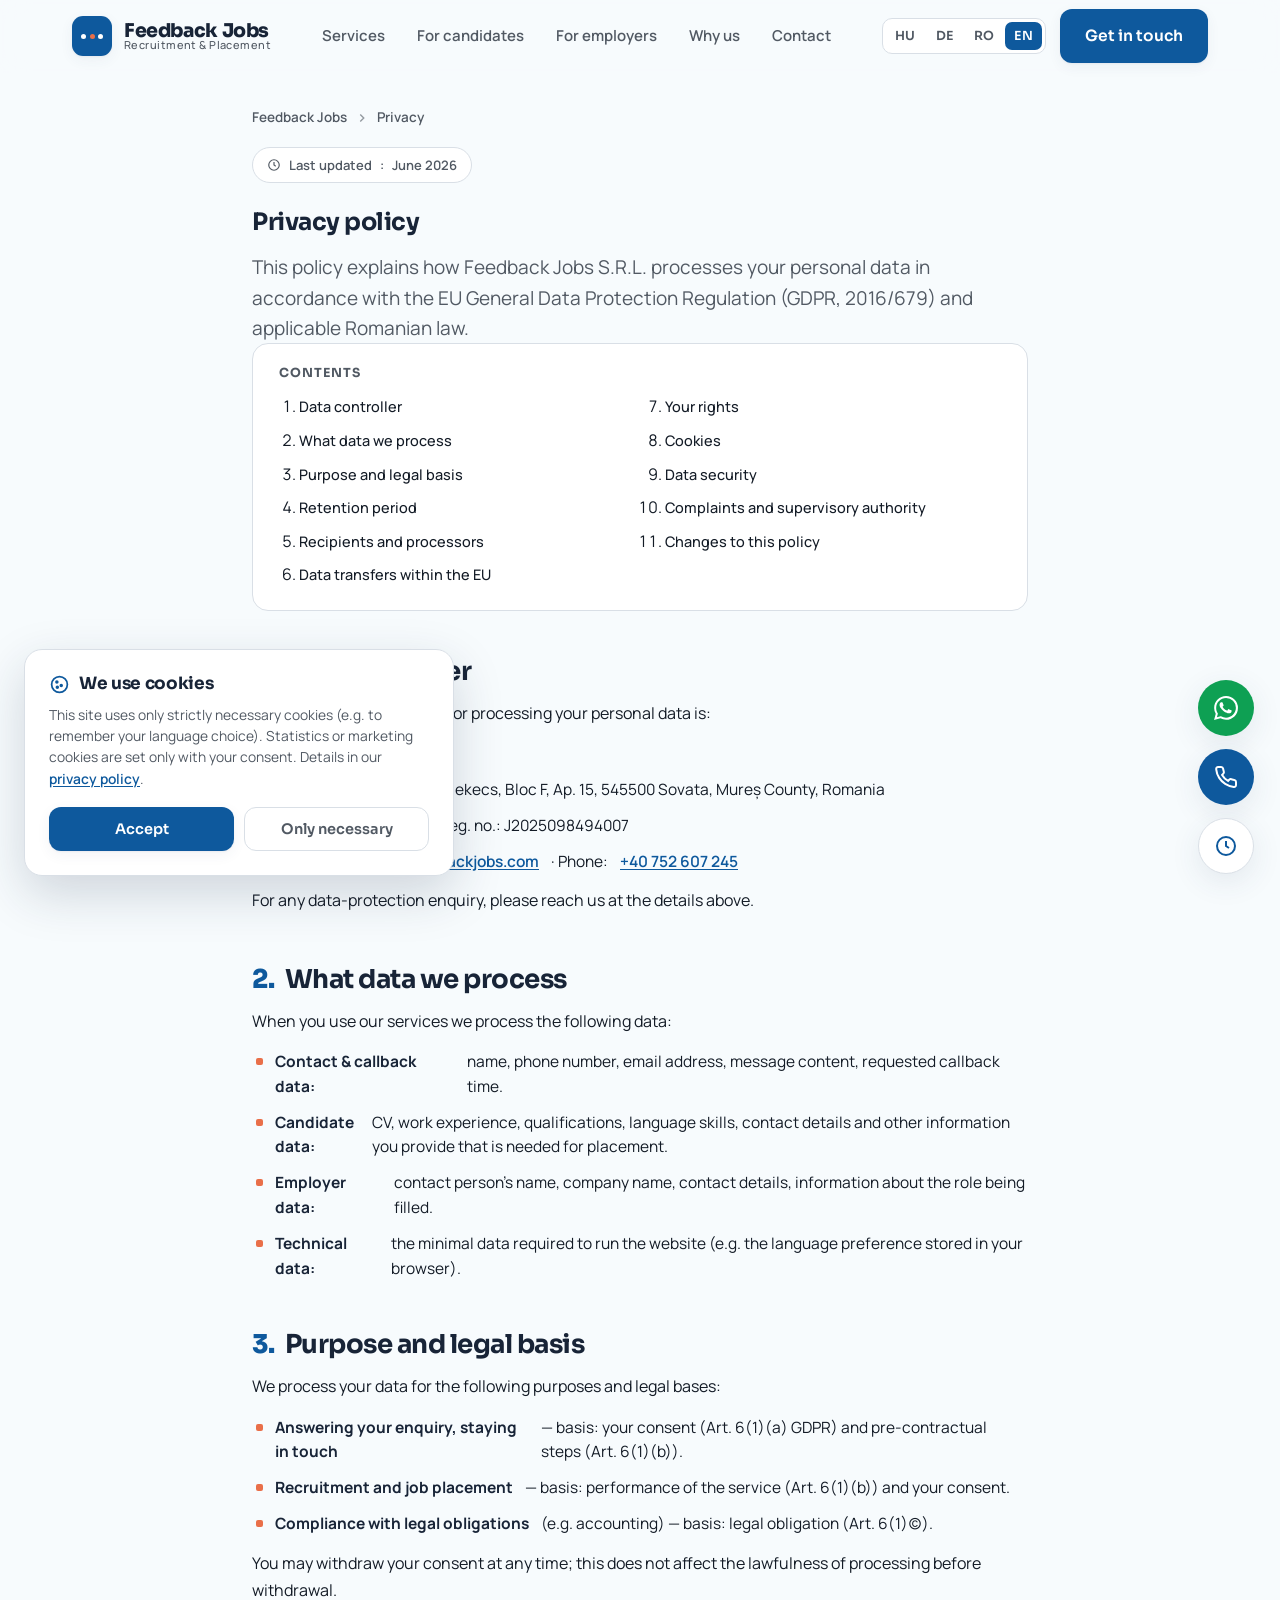
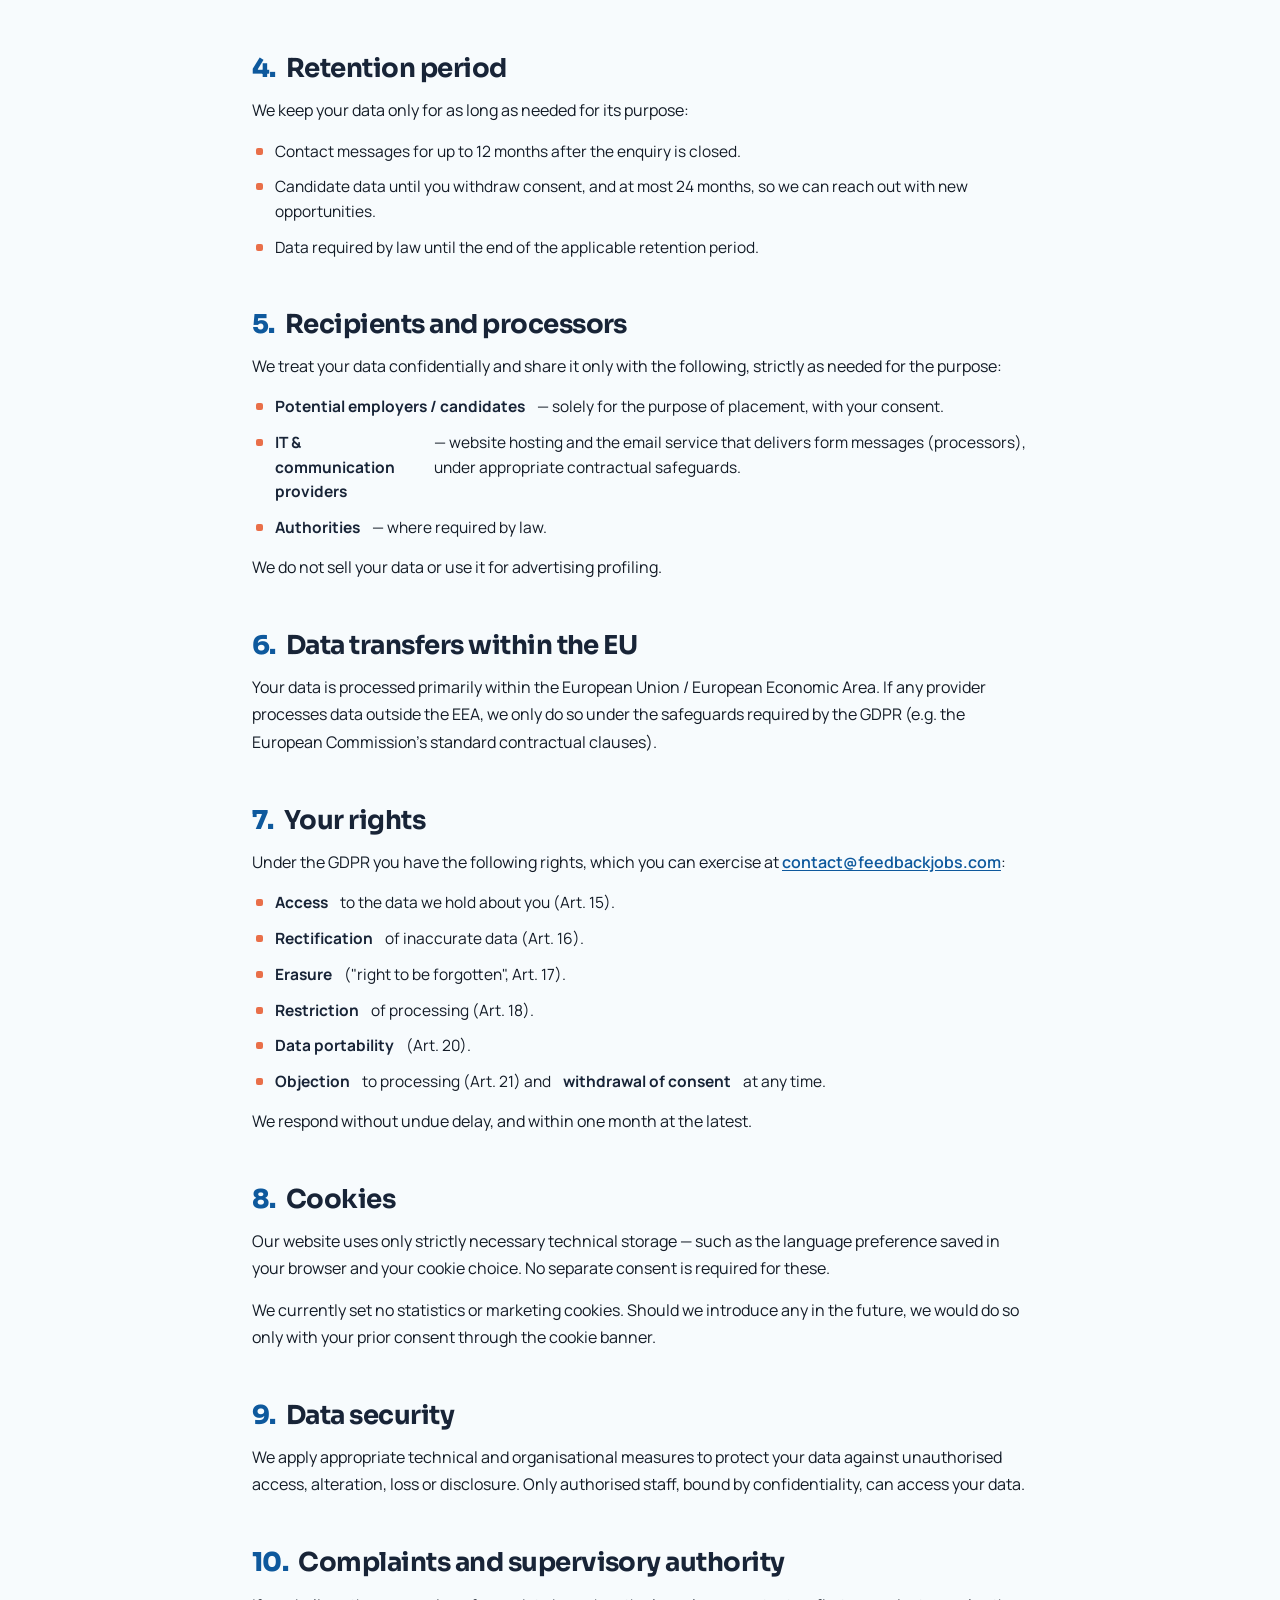
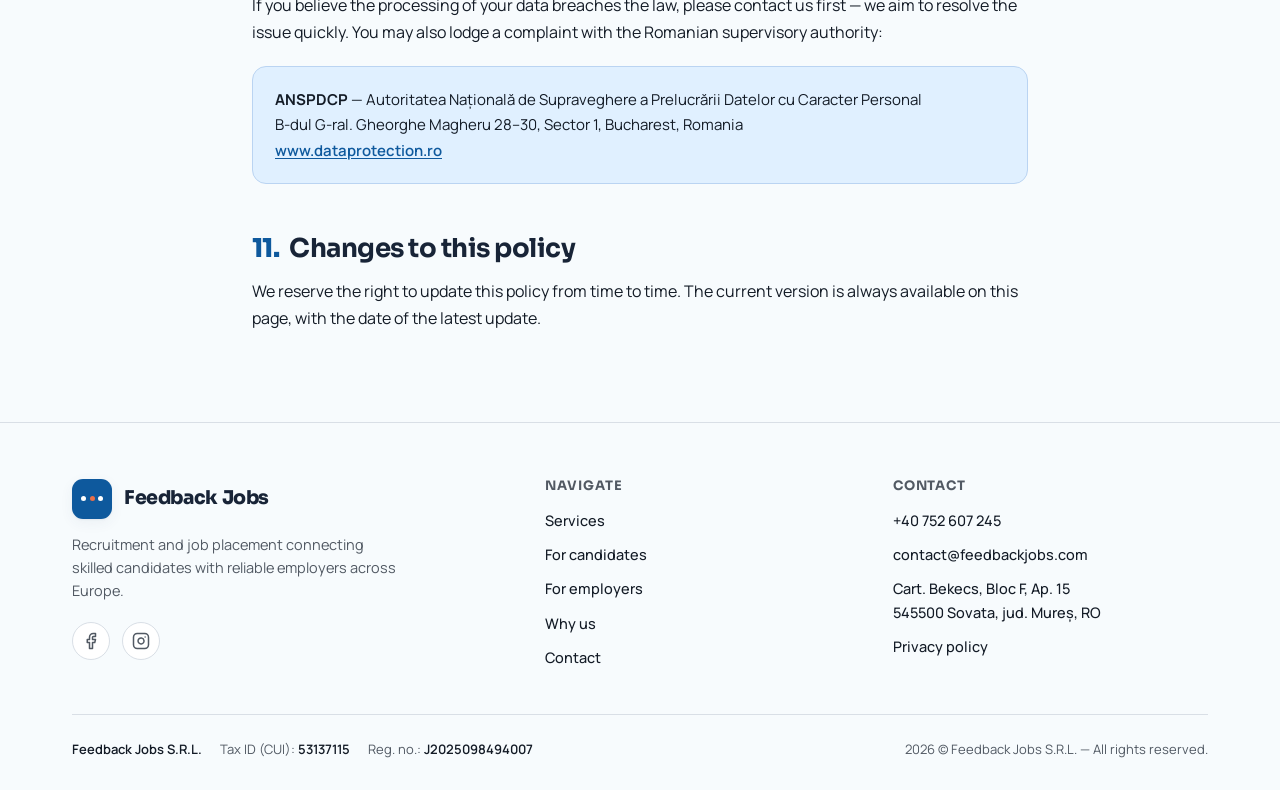
==== commit 8ab6bc3f: "feat: add facebook and instagram icons to the footer" ====
--- a/adatvedelem.html
+++ b/adatvedelem.html
@@ -119,6 +119,14 @@
           <span>Feedback Jobs</span>
         </a>
         <p data-i18n="foot_about">Recruitment and job placement connecting skilled candidates with reliable employers across Europe.</p>
+        <div class="foot-social">
+          <a href="https://www.facebook.com/people/Feedbackjobs/61590695252051/" target="_blank" rel="noopener noreferrer" aria-label="Facebook">
+            <svg viewBox="0 0 24 24" fill="none" stroke="currentColor" stroke-width="2" stroke-linecap="round" stroke-linejoin="round"><path d="M18 2h-3a5 5 0 0 0-5 5v3H7v4h3v8h4v-8h3l1-4h-4V7a1 1 0 0 1 1-1h3z"></path></svg>
+          </a>
+          <a href="https://www.instagram.com/feedbackjobs" target="_blank" rel="noopener noreferrer" aria-label="Instagram">
+            <svg viewBox="0 0 24 24" fill="none" stroke="currentColor" stroke-width="2" stroke-linecap="round" stroke-linejoin="round"><rect x="2" y="2" width="20" height="20" rx="5" ry="5"></rect><path d="M16 11.37A4 4 0 1 1 12.63 8 4 4 0 0 1 16 11.37z"></path><line x1="17.5" y1="6.5" x2="17.51" y2="6.5"></line></svg>
+          </a>
+        </div>
       </div>
       <div class="foot-col">
         <h4 data-i18n="foot_nav">Navigate</h4>
--- a/assets/styles.css
+++ b/assets/styles.css
@@ -264,6 +264,10 @@
 .foot-top{display:grid;grid-template-columns:1.4fr 1fr 1fr;gap:32px;padding-bottom:34px;border-bottom:1px solid var(--line)}
 .foot-brand .brand{margin-bottom:14px}
 .foot-brand p{color:var(--ink-soft);font-size:14.5px;max-width:36ch}
+.foot-social{display:flex;gap:12px;margin-top:20px}
+.foot-social a{display:flex;align-items:center;justify-content:center;width:38px;height:38px;border-radius:50%;border:1px solid var(--line);background:var(--surface);color:var(--ink-soft);transition:transform .2s ease, border-color .2s ease, color .2s ease, background .2s ease}
+.foot-social a:hover{color:var(--primary);border-color:var(--primary);background:var(--primary-t);transform:translateY(-2px)}
+.foot-social a svg{width:18px;height:18px}
 .foot-col h4{font-size:13px;text-transform:uppercase;letter-spacing:.07em;color:var(--ink-soft);margin-bottom:16px}
 .foot-col a,.foot-col p{display:block;color:var(--ink);font-size:14.5px;font-weight:500;margin-bottom:11px;transition:color .16s}
 .foot-col a:hover{color:var(--primary)}
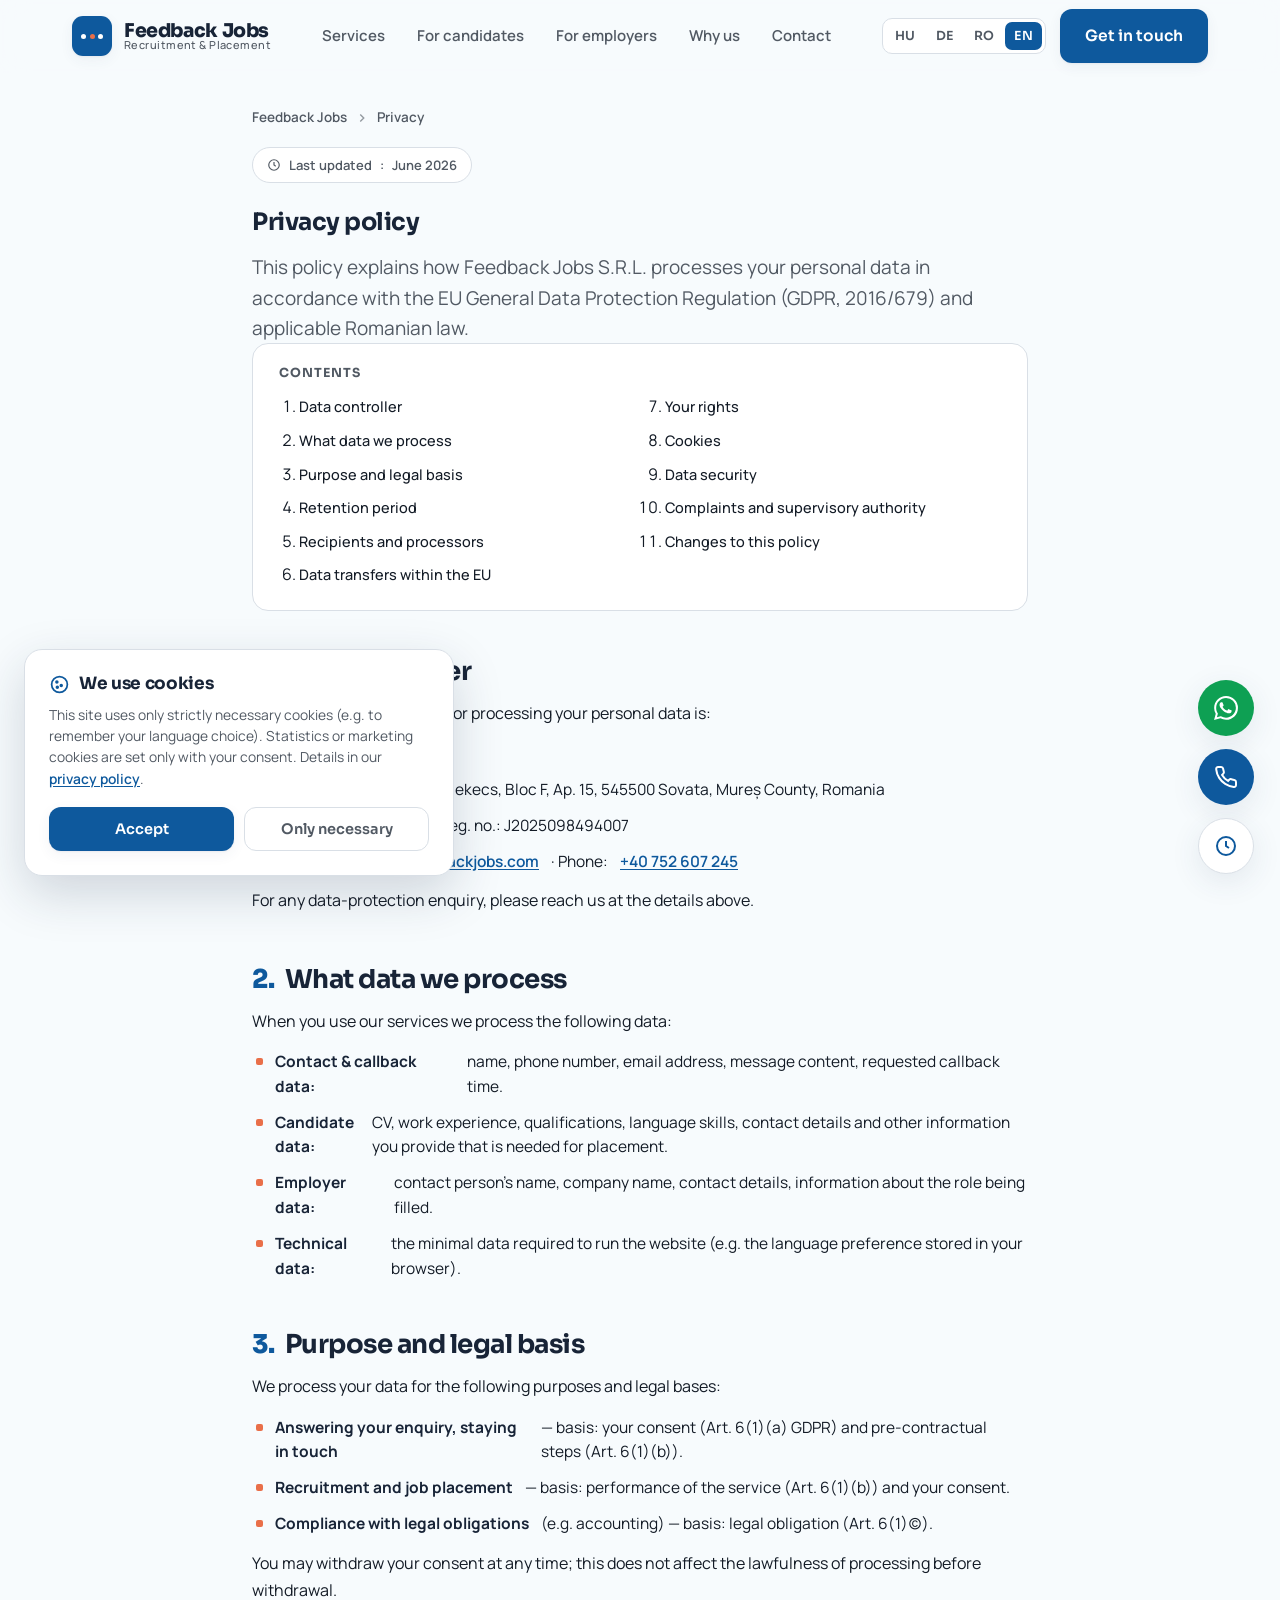
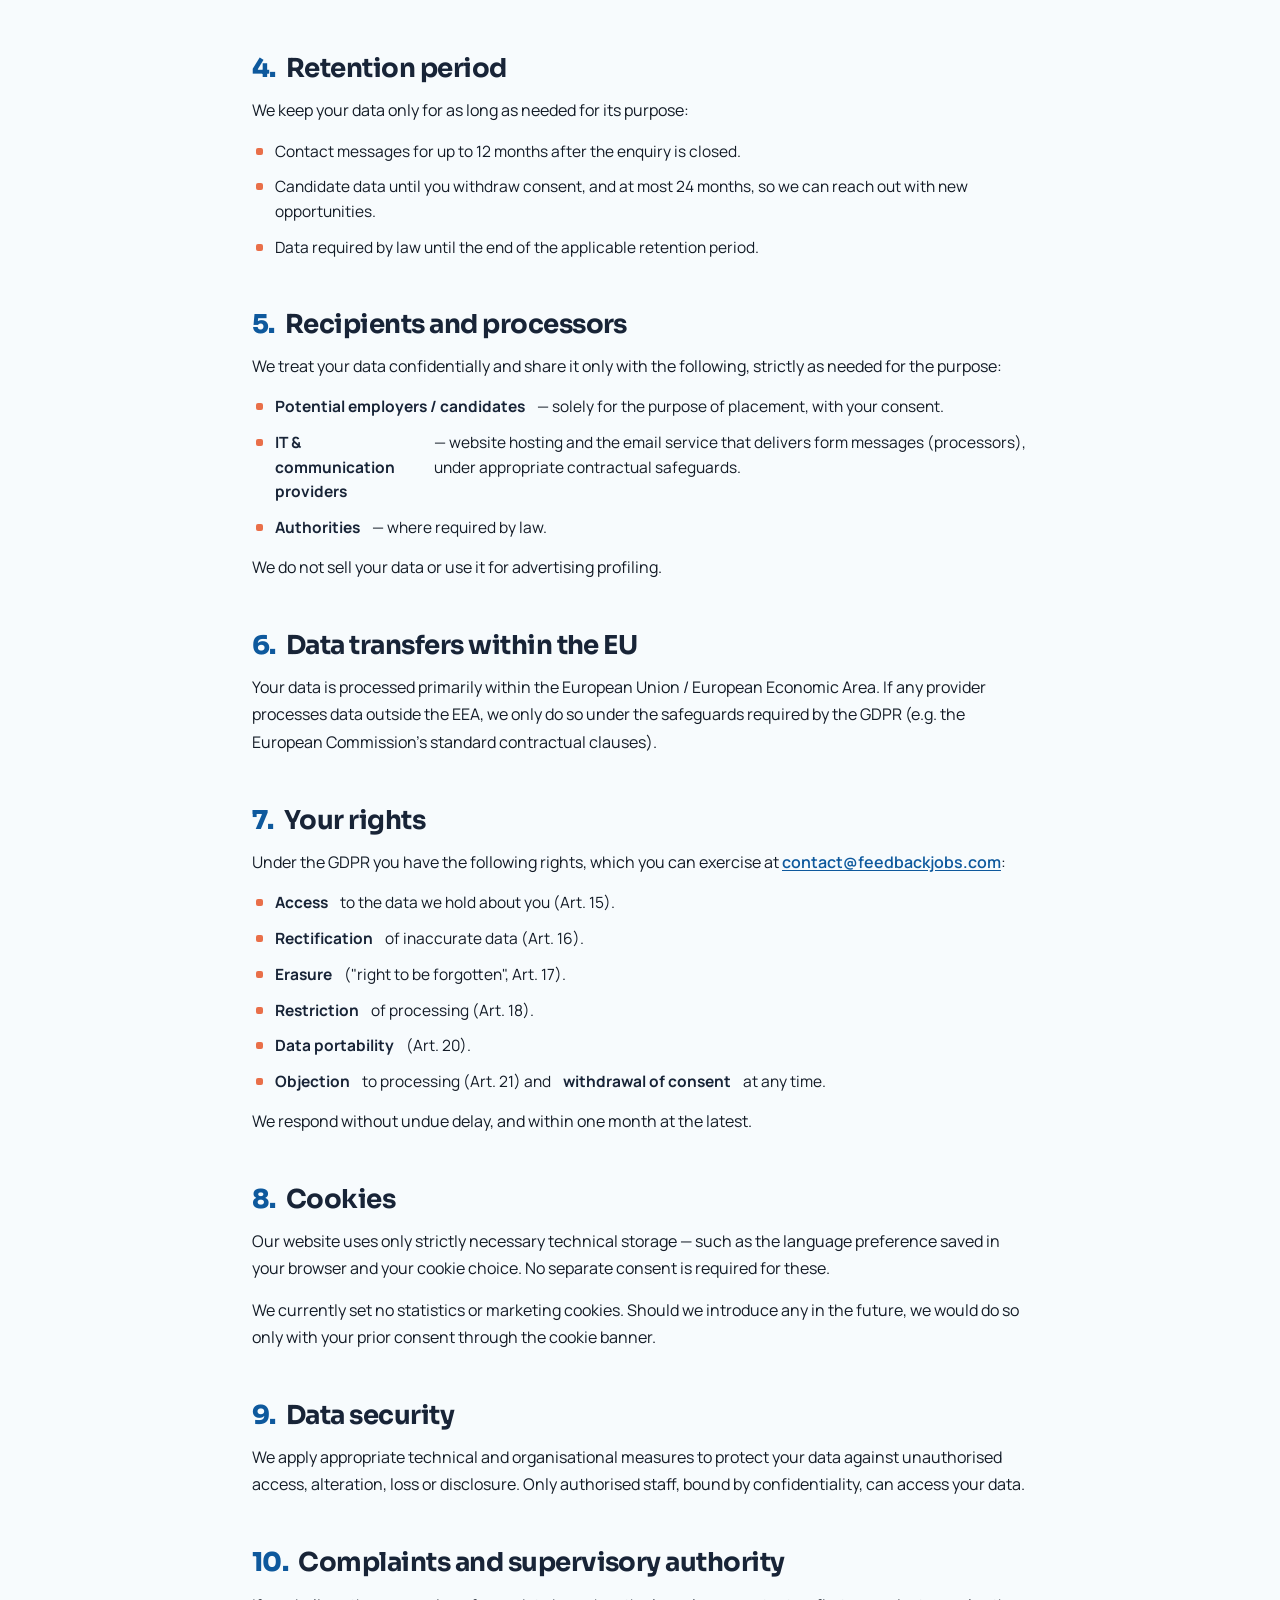
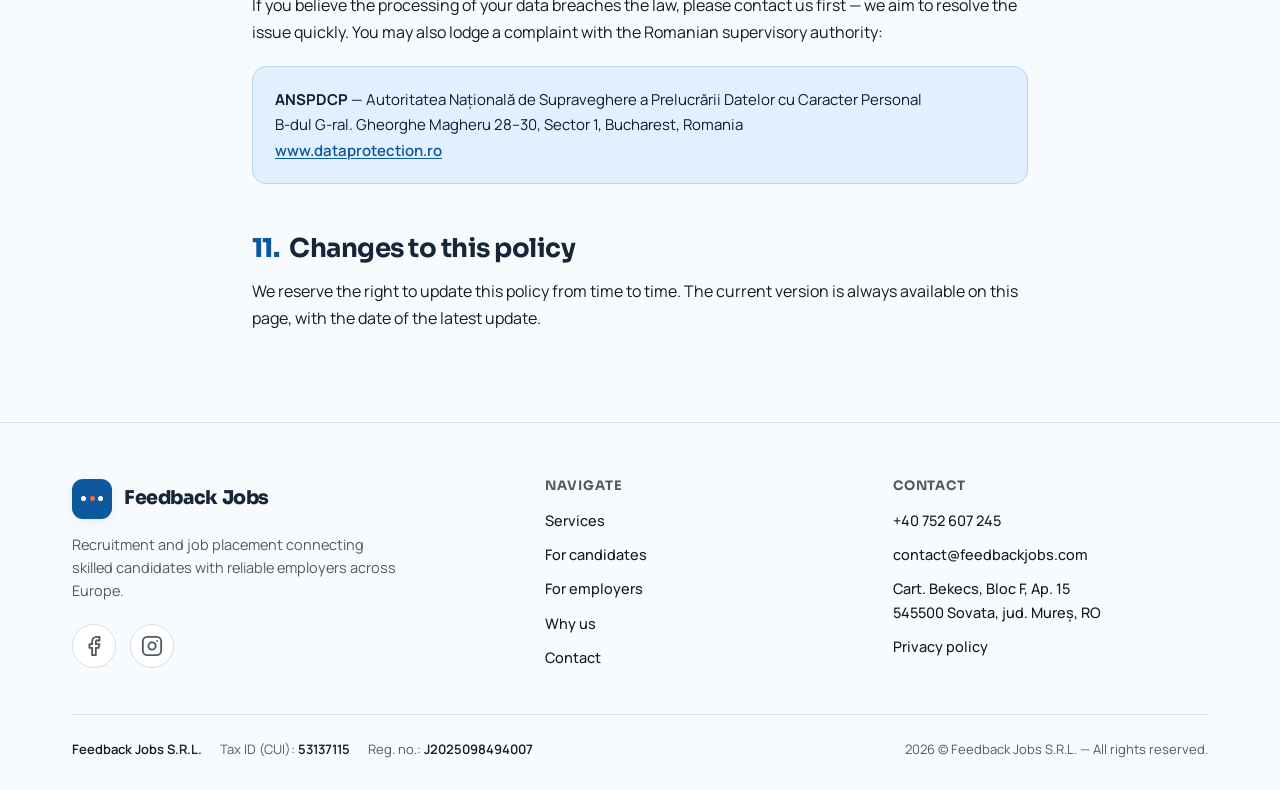
==== commit 880b7bea: "style: increase footer social icon size and force CSS cache refresh" ====
--- a/adatvedelem.html
+++ b/adatvedelem.html
@@ -11,7 +11,7 @@
 <link rel="preconnect" href="https://fonts.googleapis.com">
 <link rel="preconnect" href="https://fonts.gstatic.com" crossorigin>
 <link href="https://fonts.googleapis.com/css2?family=Sora:wght@500;600;700;800&family=Manrope:wght@400;500;600;700&display=swap" rel="stylesheet">
-<link rel="stylesheet" href="assets/styles.css">
+<link rel="stylesheet" href="assets/styles.css?v=2">
 </head>
 <body>
 
@@ -121,10 +121,10 @@
         <p data-i18n="foot_about">Recruitment and job placement connecting skilled candidates with reliable employers across Europe.</p>
         <div class="foot-social">
           <a href="https://www.facebook.com/people/Feedbackjobs/61590695252051/" target="_blank" rel="noopener noreferrer" aria-label="Facebook">
-            <svg viewBox="0 0 24 24" fill="none" stroke="currentColor" stroke-width="2" stroke-linecap="round" stroke-linejoin="round"><path d="M18 2h-3a5 5 0 0 0-5 5v3H7v4h3v8h4v-8h3l1-4h-4V7a1 1 0 0 1 1-1h3z"></path></svg>
+            <svg width="22" height="22" viewBox="0 0 24 24" fill="none" stroke="currentColor" stroke-width="2" stroke-linecap="round" stroke-linejoin="round"><path d="M18 2h-3a5 5 0 0 0-5 5v3H7v4h3v8h4v-8h3l1-4h-4V7a1 1 0 0 1 1-1h3z"></path></svg>
           </a>
           <a href="https://www.instagram.com/feedbackjobs" target="_blank" rel="noopener noreferrer" aria-label="Instagram">
-            <svg viewBox="0 0 24 24" fill="none" stroke="currentColor" stroke-width="2" stroke-linecap="round" stroke-linejoin="round"><rect x="2" y="2" width="20" height="20" rx="5" ry="5"></rect><path d="M16 11.37A4 4 0 1 1 12.63 8 4 4 0 0 1 16 11.37z"></path><line x1="17.5" y1="6.5" x2="17.51" y2="6.5"></line></svg>
+            <svg width="22" height="22" viewBox="0 0 24 24" fill="none" stroke="currentColor" stroke-width="2" stroke-linecap="round" stroke-linejoin="round"><rect x="2" y="2" width="20" height="20" rx="5" ry="5"></rect><path d="M16 11.37A4 4 0 1 1 12.63 8 4 4 0 0 1 16 11.37z"></path><line x1="17.5" y1="6.5" x2="17.51" y2="6.5"></line></svg>
           </a>
         </div>
       </div>
--- a/assets/styles.css
+++ b/assets/styles.css
@@ -264,10 +264,10 @@
 .foot-top{display:grid;grid-template-columns:1.4fr 1fr 1fr;gap:32px;padding-bottom:34px;border-bottom:1px solid var(--line)}
 .foot-brand .brand{margin-bottom:14px}
 .foot-brand p{color:var(--ink-soft);font-size:14.5px;max-width:36ch}
-.foot-social{display:flex;gap:12px;margin-top:20px}
-.foot-social a{display:flex;align-items:center;justify-content:center;width:38px;height:38px;border-radius:50%;border:1px solid var(--line);background:var(--surface);color:var(--ink-soft);transition:transform .2s ease, border-color .2s ease, color .2s ease, background .2s ease}
+.foot-social{display:flex;gap:14px;margin-top:22px}
+.foot-social a{display:flex;align-items:center;justify-content:center;width:44px;height:44px;border-radius:50%;border:1px solid var(--line);background:var(--surface);color:var(--ink-soft);transition:transform .2s ease, border-color .2s ease, color .2s ease, background .2s ease}
 .foot-social a:hover{color:var(--primary);border-color:var(--primary);background:var(--primary-t);transform:translateY(-2px)}
-.foot-social a svg{width:18px;height:18px}
+.foot-social a svg{width:22px;height:22px}
 .foot-col h4{font-size:13px;text-transform:uppercase;letter-spacing:.07em;color:var(--ink-soft);margin-bottom:16px}
 .foot-col a,.foot-col p{display:block;color:var(--ink);font-size:14.5px;font-weight:500;margin-bottom:11px;transition:color .16s}
 .foot-col a:hover{color:var(--primary)}
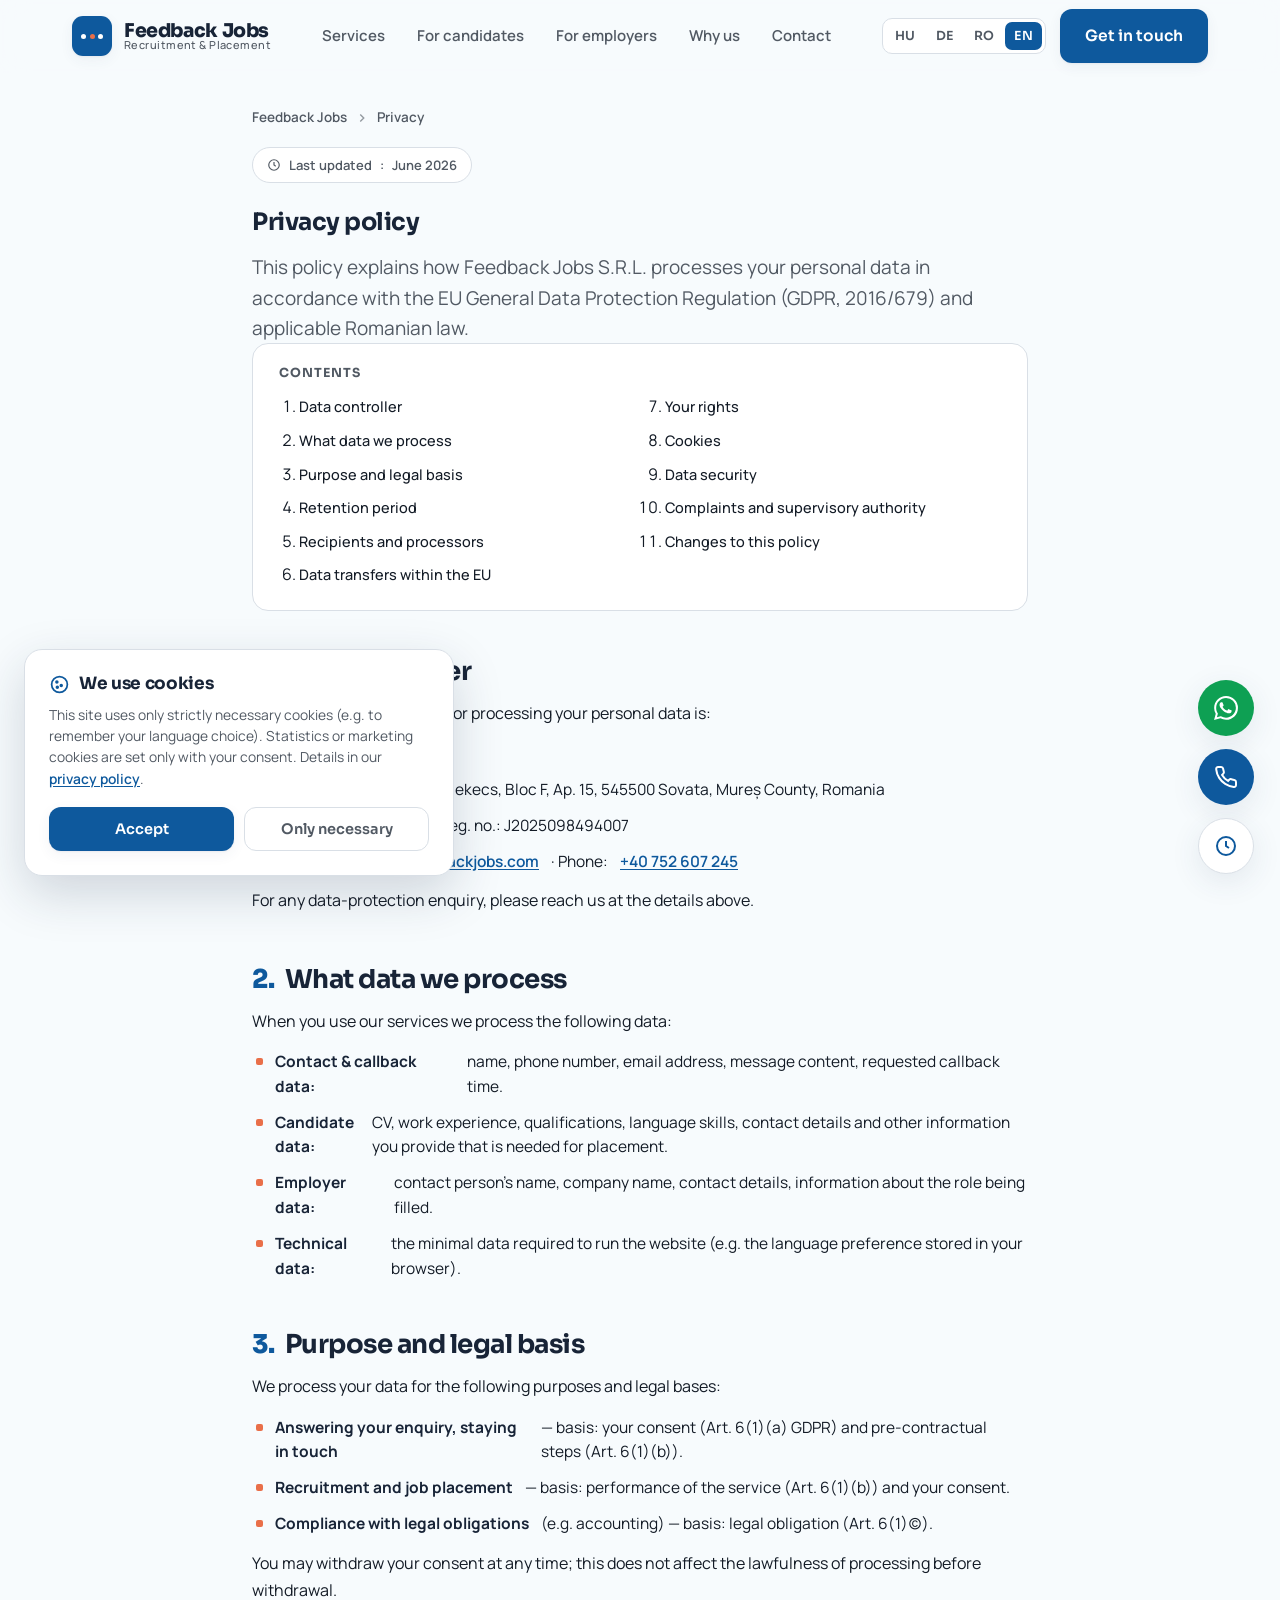
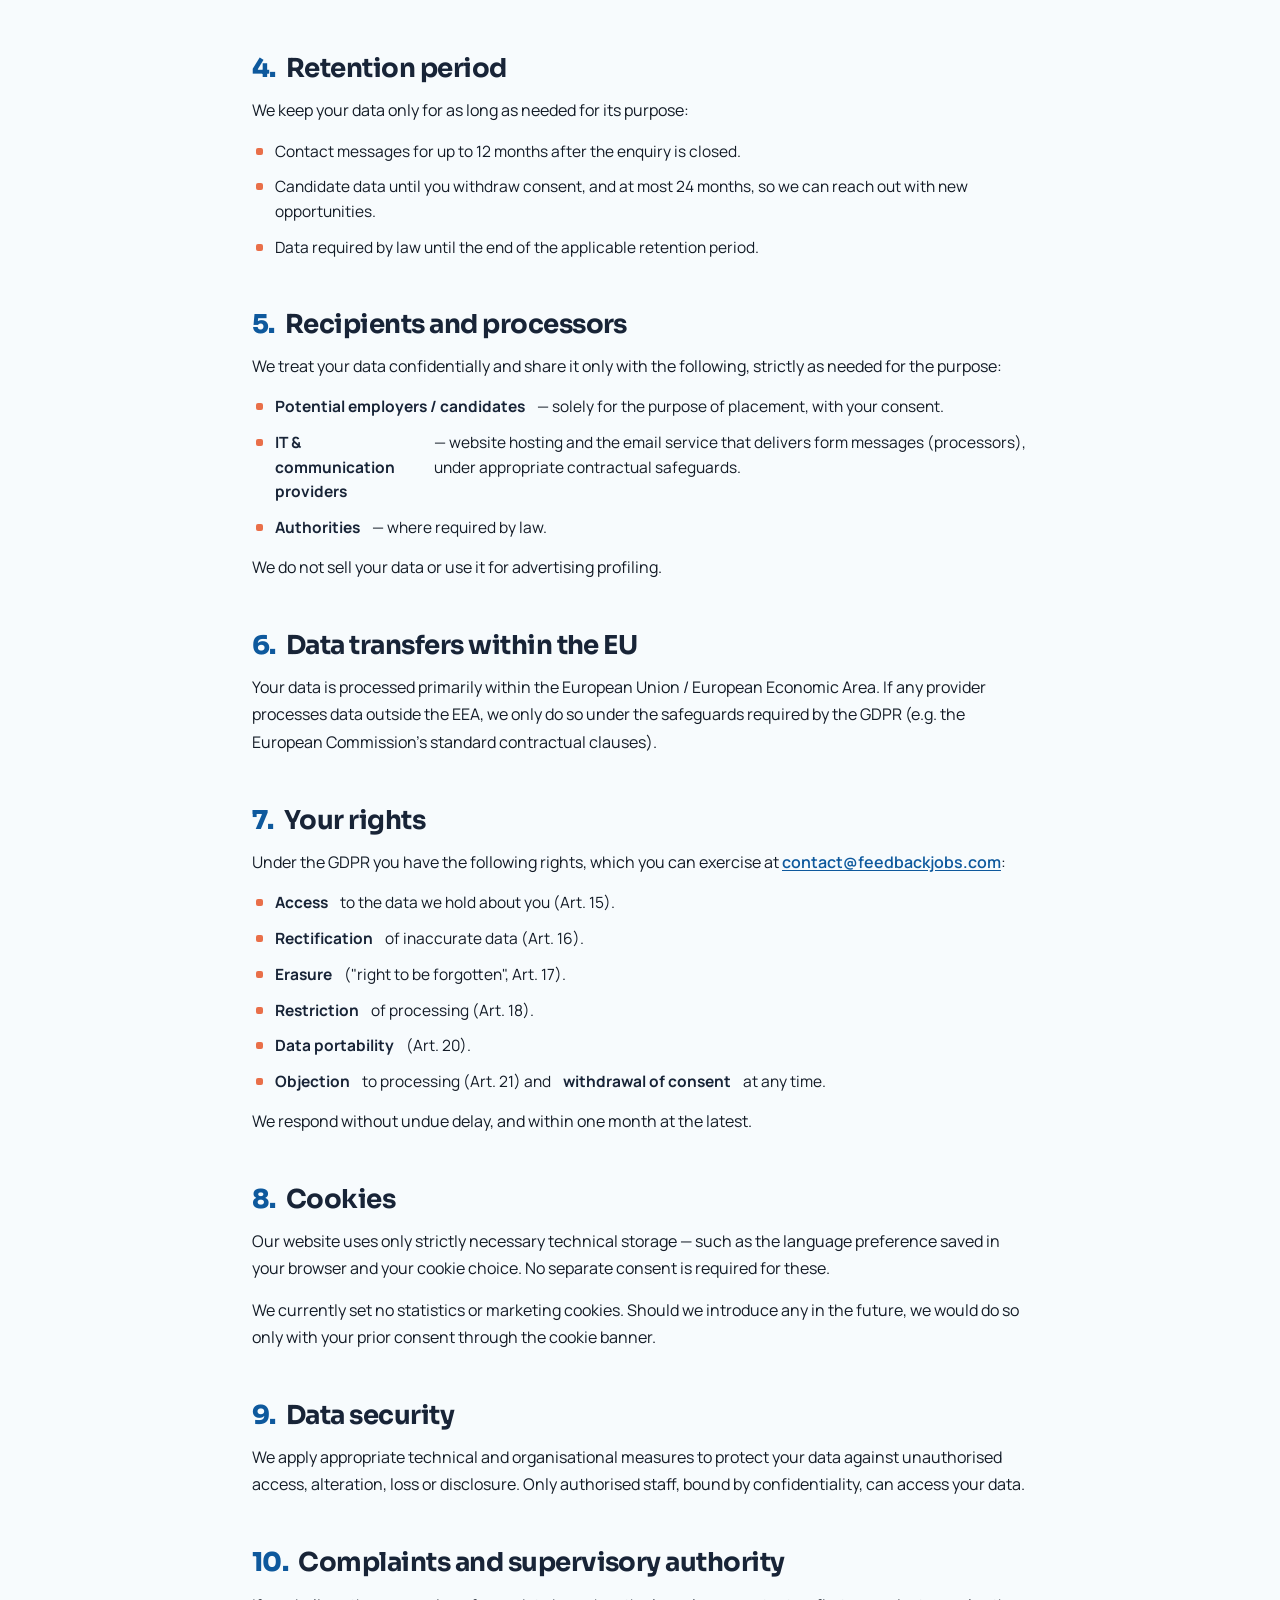
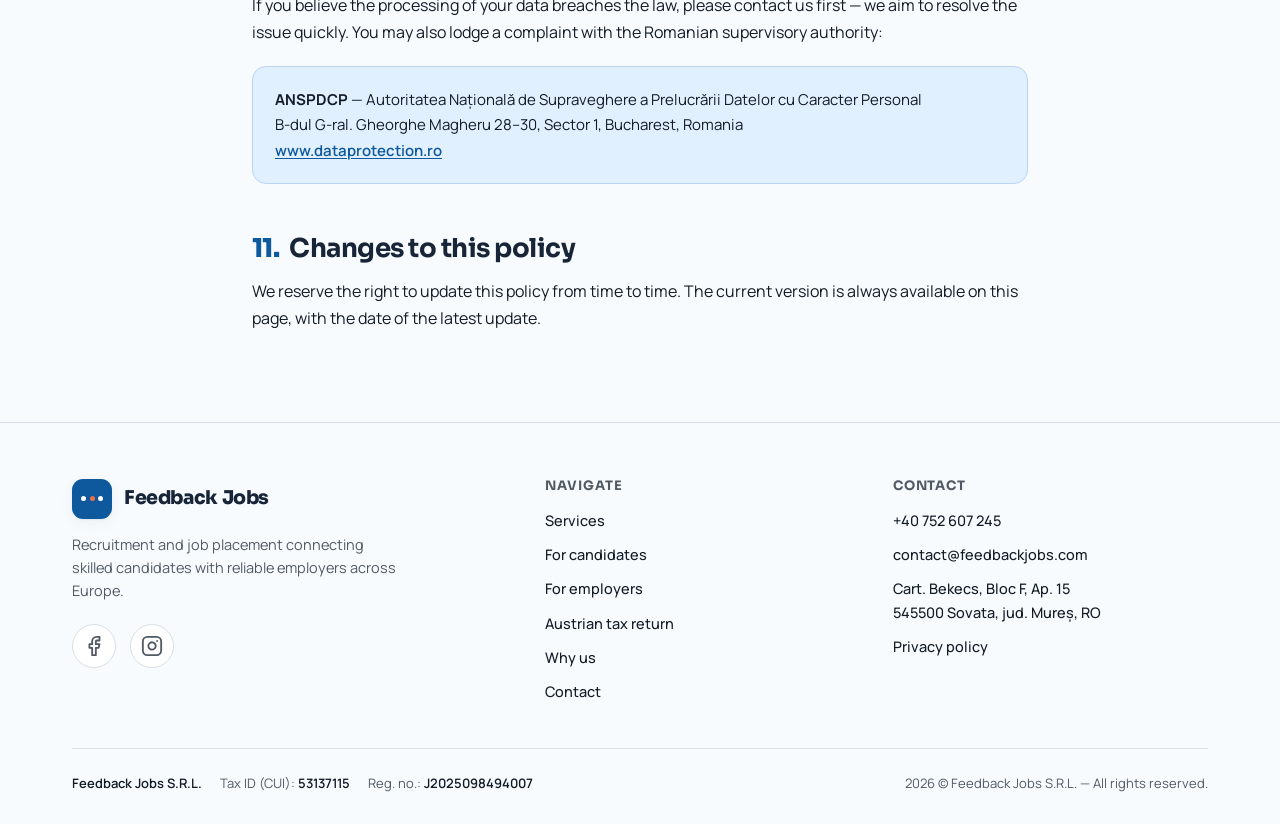
==== commit 97f2953b: "feat: az osztrák adóbevallás a főoldal szolgáltatásai között és a láblécben Teljes szélességű sáv a " ====
--- a/adatvedelem.html
+++ b/adatvedelem.html
@@ -133,6 +133,7 @@
         <a href="index.html#services" data-i18n="nav_services">Services</a>
         <a href="allaskeresoknek.html" data-i18n="nav_candidates">For candidates</a>
         <a href="munkaltatoknak.html" data-i18n="nav_employers">For employers</a>
+        <a href="adovisszaterites.html" data-i18n="nav_tax">Austrian tax return</a>
         <a href="index.html#why" data-i18n="nav_why">Why us</a>
         <a href="index.html#contact" data-i18n="nav_contact">Contact</a>
       </div>
--- a/assets/styles.css
+++ b/assets/styles.css
@@ -171,6 +171,16 @@
 .svc li svg{width:21px;height:21px;color:var(--primary);flex-shrink:0;margin-top:1px}
 .svc.emp li svg{color:var(--accent-d)}
 .svc .btn{margin-top:auto;width:100%}
+/* osztrák adóbevallás — a két fő szolgáltatás alatti teljes szélességű sáv */
+.svc-tax{display:flex;align-items:center;gap:20px;margin-top:24px;padding:22px clamp(22px,3vw,34px);border:1px solid var(--line);border-radius:var(--radius);background:var(--bg);transition:transform .25s, box-shadow .25s, border-color .25s}
+.svc-tax:hover{transform:translateY(-3px);box-shadow:var(--shadow-md);border-color:var(--primary)}
+.svc-tax-ico{width:52px;height:52px;border-radius:14px;background:var(--primary-t);display:grid;place-items:center;flex-shrink:0}
+.svc-tax-ico svg{width:26px;height:26px;color:var(--primary)}
+.svc-tax-txt{flex:1;min-width:0}
+.svc-tax-txt b{display:block;font-family:var(--font-head);font-weight:700;font-size:19px;line-height:1.25;color:var(--ink-deep)}
+.svc-tax-txt span{display:block;color:var(--ink-soft);font-size:15px;margin-top:5px}
+.svc-tax-btn{flex-shrink:0}
+.svc-tax:hover .svc-tax-btn{border-color:var(--primary);color:var(--primary)}
 
 /* ---------- Process ---------- */
 .steps{display:grid;grid-template-columns:repeat(4,1fr);gap:22px;counter-reset:step}
@@ -483,6 +493,8 @@
 }
 @media(max-width:760px){
   .svc-grid{grid-template-columns:1fr}
+  .svc-tax{flex-direction:column;align-items:flex-start;gap:14px}
+  .svc-tax-btn{width:100%}
   .why-grid{grid-template-columns:1fr}
   .benefit-grid{grid-template-columns:1fr}
   .row2{grid-template-columns:1fr}
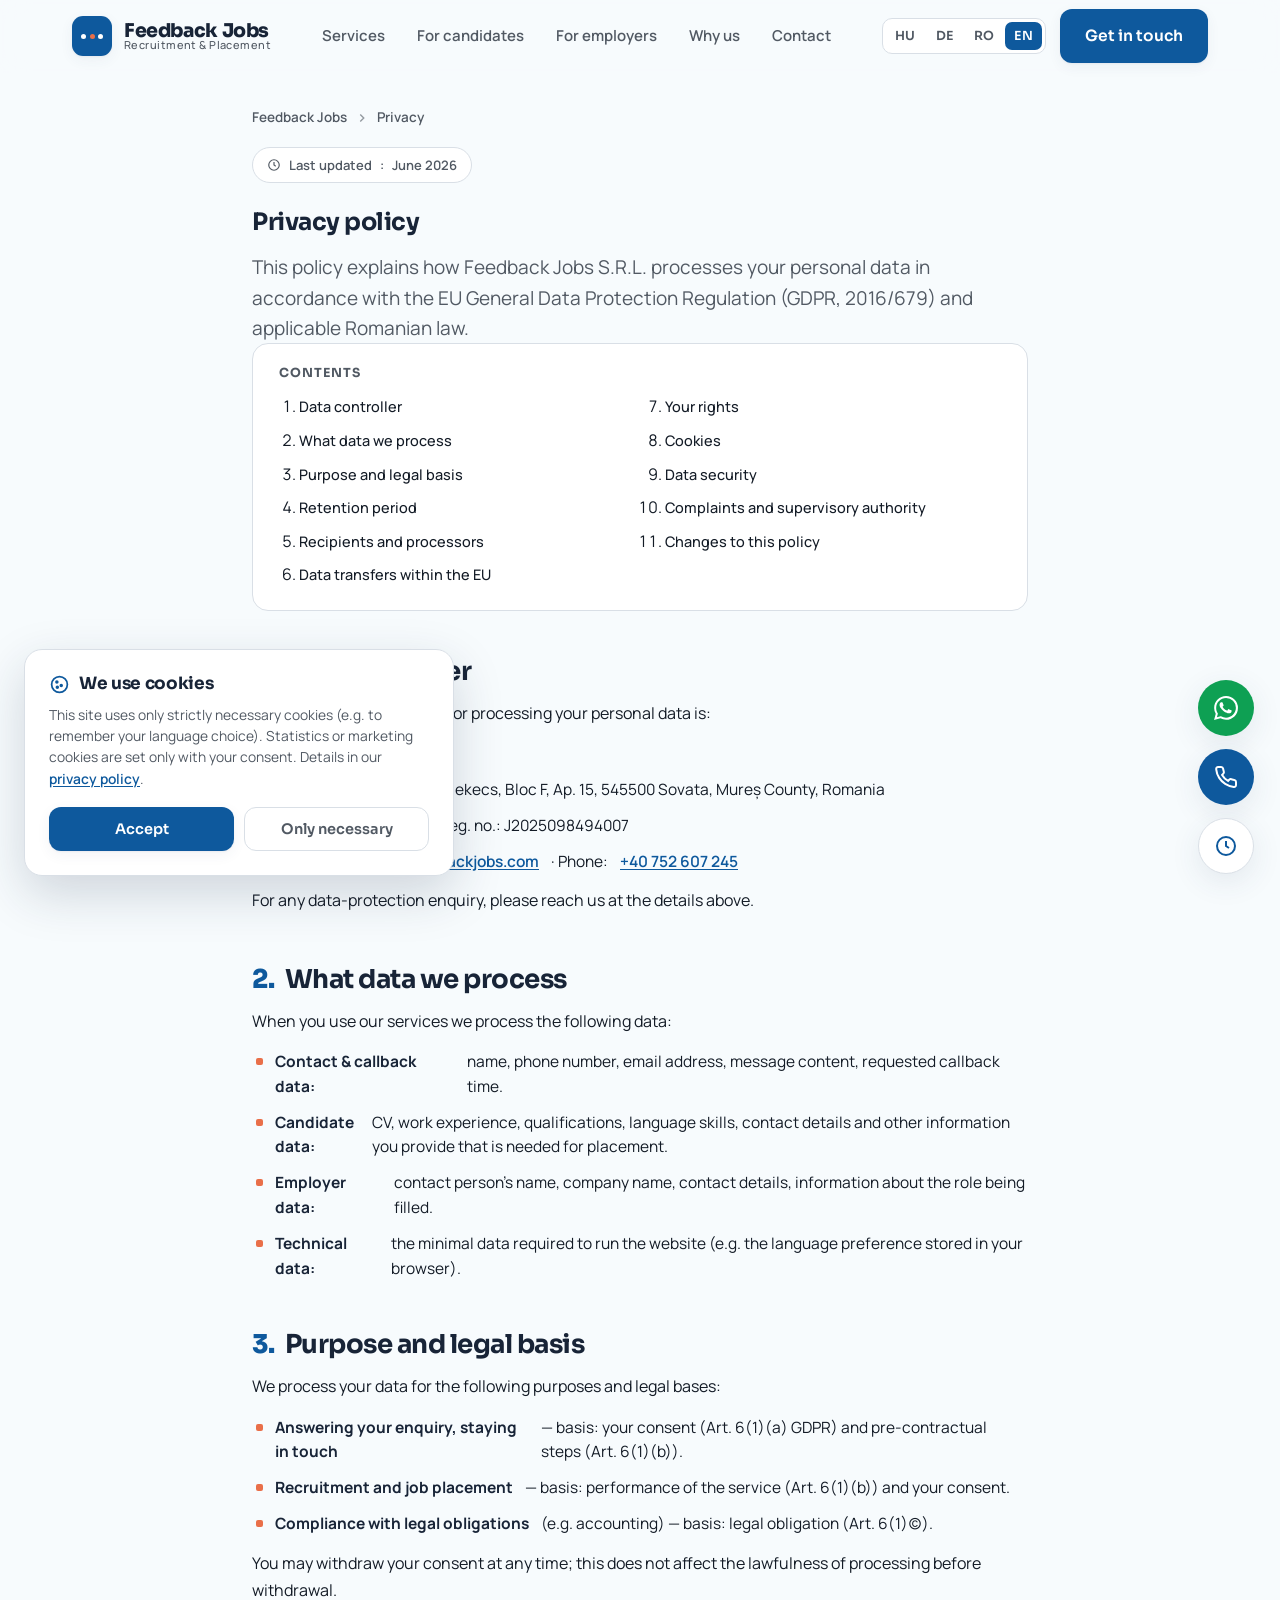
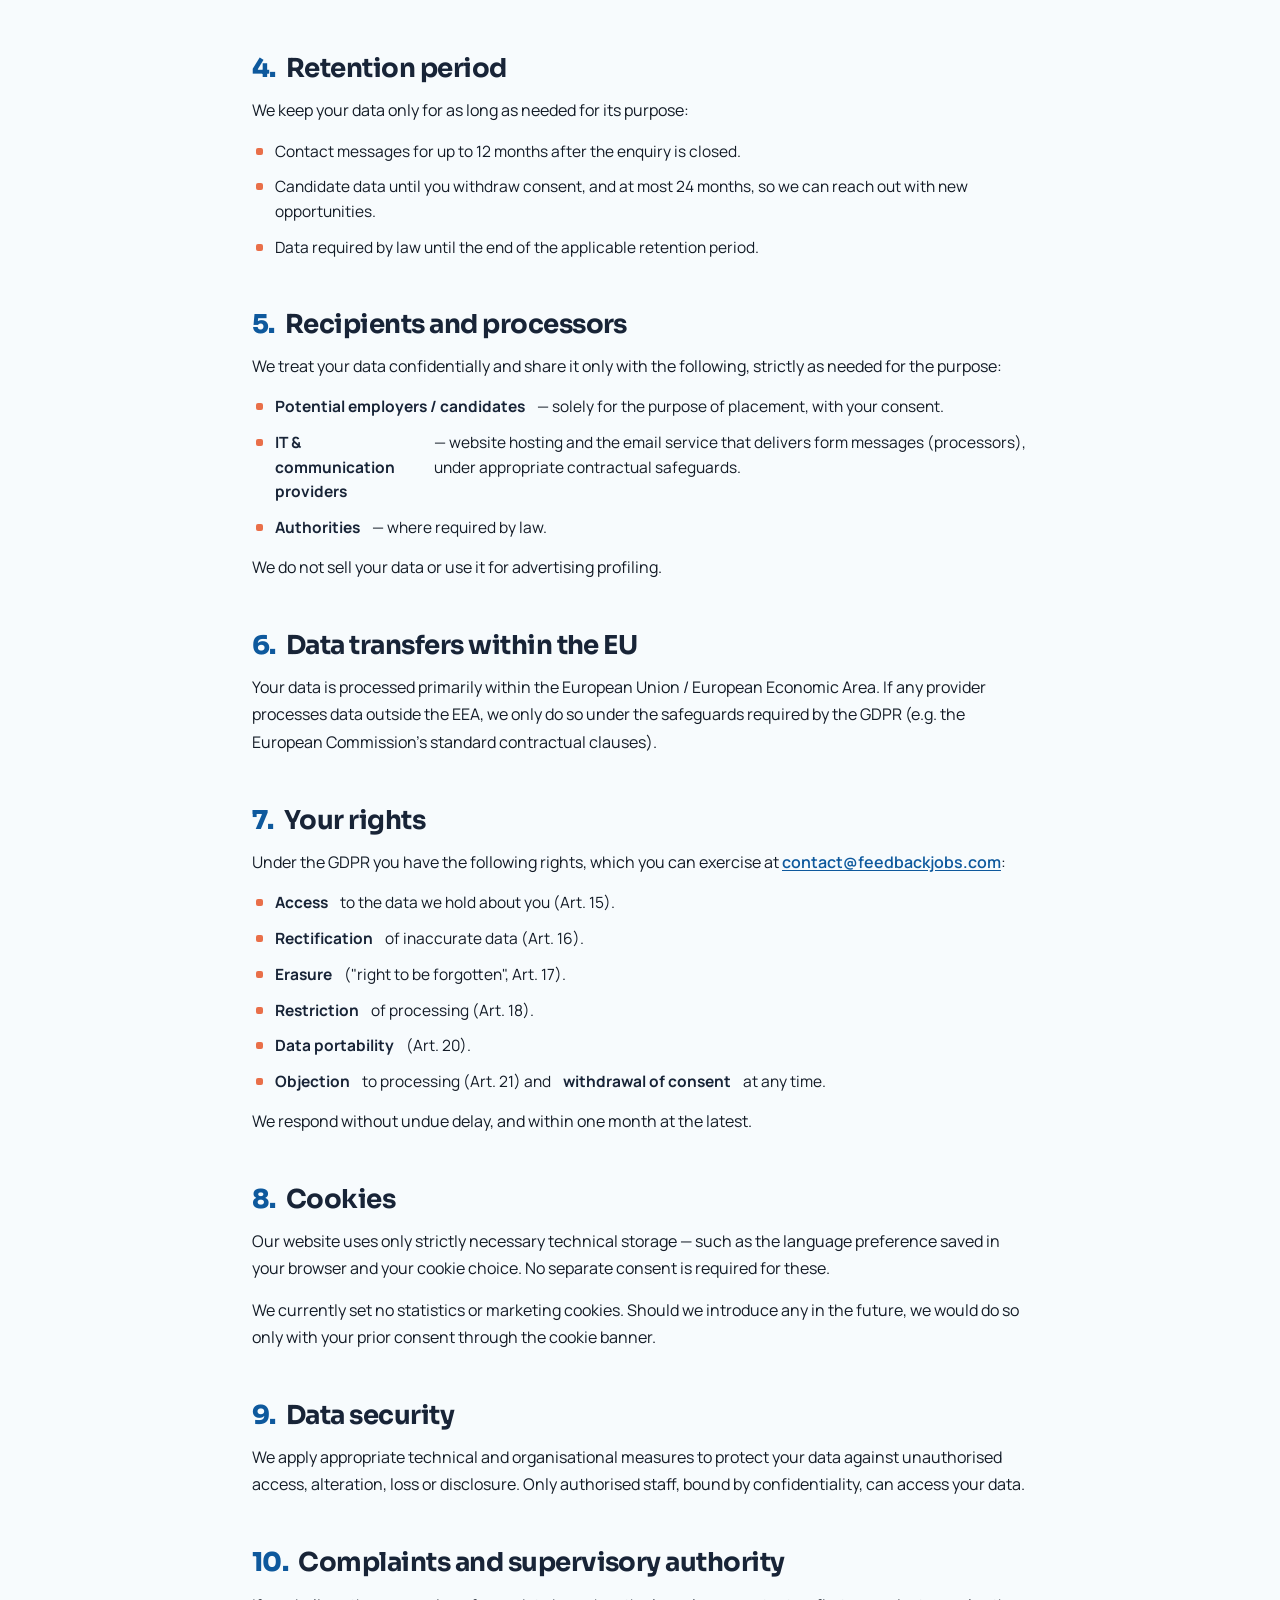
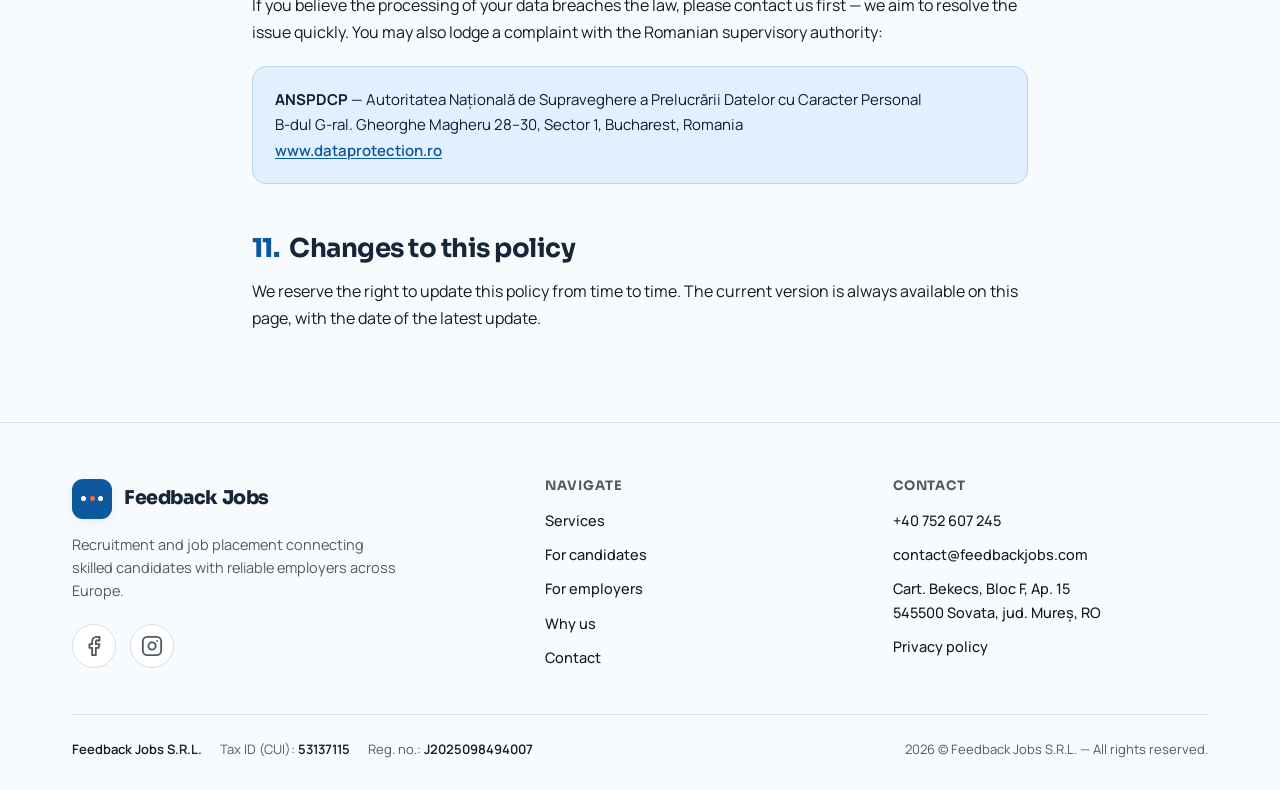
==== commit ee04be6e: "chore: az osztrák adóbevallás-szolgáltatás megszüntetése Az aloldal (adovisszaterites.html) és a for" ====
--- a/adatvedelem.html
+++ b/adatvedelem.html
@@ -133,7 +133,6 @@
         <a href="index.html#services" data-i18n="nav_services">Services</a>
         <a href="allaskeresoknek.html" data-i18n="nav_candidates">For candidates</a>
         <a href="munkaltatoknak.html" data-i18n="nav_employers">For employers</a>
-        <a href="adovisszaterites.html" data-i18n="nav_tax">Austrian tax return</a>
         <a href="index.html#why" data-i18n="nav_why">Why us</a>
         <a href="index.html#contact" data-i18n="nav_contact">Contact</a>
       </div>
--- a/assets/styles.css
+++ b/assets/styles.css
@@ -171,16 +171,6 @@
 .svc li svg{width:21px;height:21px;color:var(--primary);flex-shrink:0;margin-top:1px}
 .svc.emp li svg{color:var(--accent-d)}
 .svc .btn{margin-top:auto;width:100%}
-/* osztrák adóbevallás — a két fő szolgáltatás alatti teljes szélességű sáv */
-.svc-tax{display:flex;align-items:center;gap:20px;margin-top:24px;padding:22px clamp(22px,3vw,34px);border:1px solid var(--line);border-radius:var(--radius);background:var(--bg);transition:transform .25s, box-shadow .25s, border-color .25s}
-.svc-tax:hover{transform:translateY(-3px);box-shadow:var(--shadow-md);border-color:var(--primary)}
-.svc-tax-ico{width:52px;height:52px;border-radius:14px;background:var(--primary-t);display:grid;place-items:center;flex-shrink:0}
-.svc-tax-ico svg{width:26px;height:26px;color:var(--primary)}
-.svc-tax-txt{flex:1;min-width:0}
-.svc-tax-txt b{display:block;font-family:var(--font-head);font-weight:700;font-size:19px;line-height:1.25;color:var(--ink-deep)}
-.svc-tax-txt span{display:block;color:var(--ink-soft);font-size:15px;margin-top:5px}
-.svc-tax-btn{flex-shrink:0}
-.svc-tax:hover .svc-tax-btn{border-color:var(--primary);color:var(--primary)}
 
 /* ---------- Process ---------- */
 .steps{display:grid;grid-template-columns:repeat(4,1fr);gap:22px;counter-reset:step}
@@ -493,8 +483,6 @@
 }
 @media(max-width:760px){
   .svc-grid{grid-template-columns:1fr}
-  .svc-tax{flex-direction:column;align-items:flex-start;gap:14px}
-  .svc-tax-btn{width:100%}
   .why-grid{grid-template-columns:1fr}
   .benefit-grid{grid-template-columns:1fr}
   .row2{grid-template-columns:1fr}
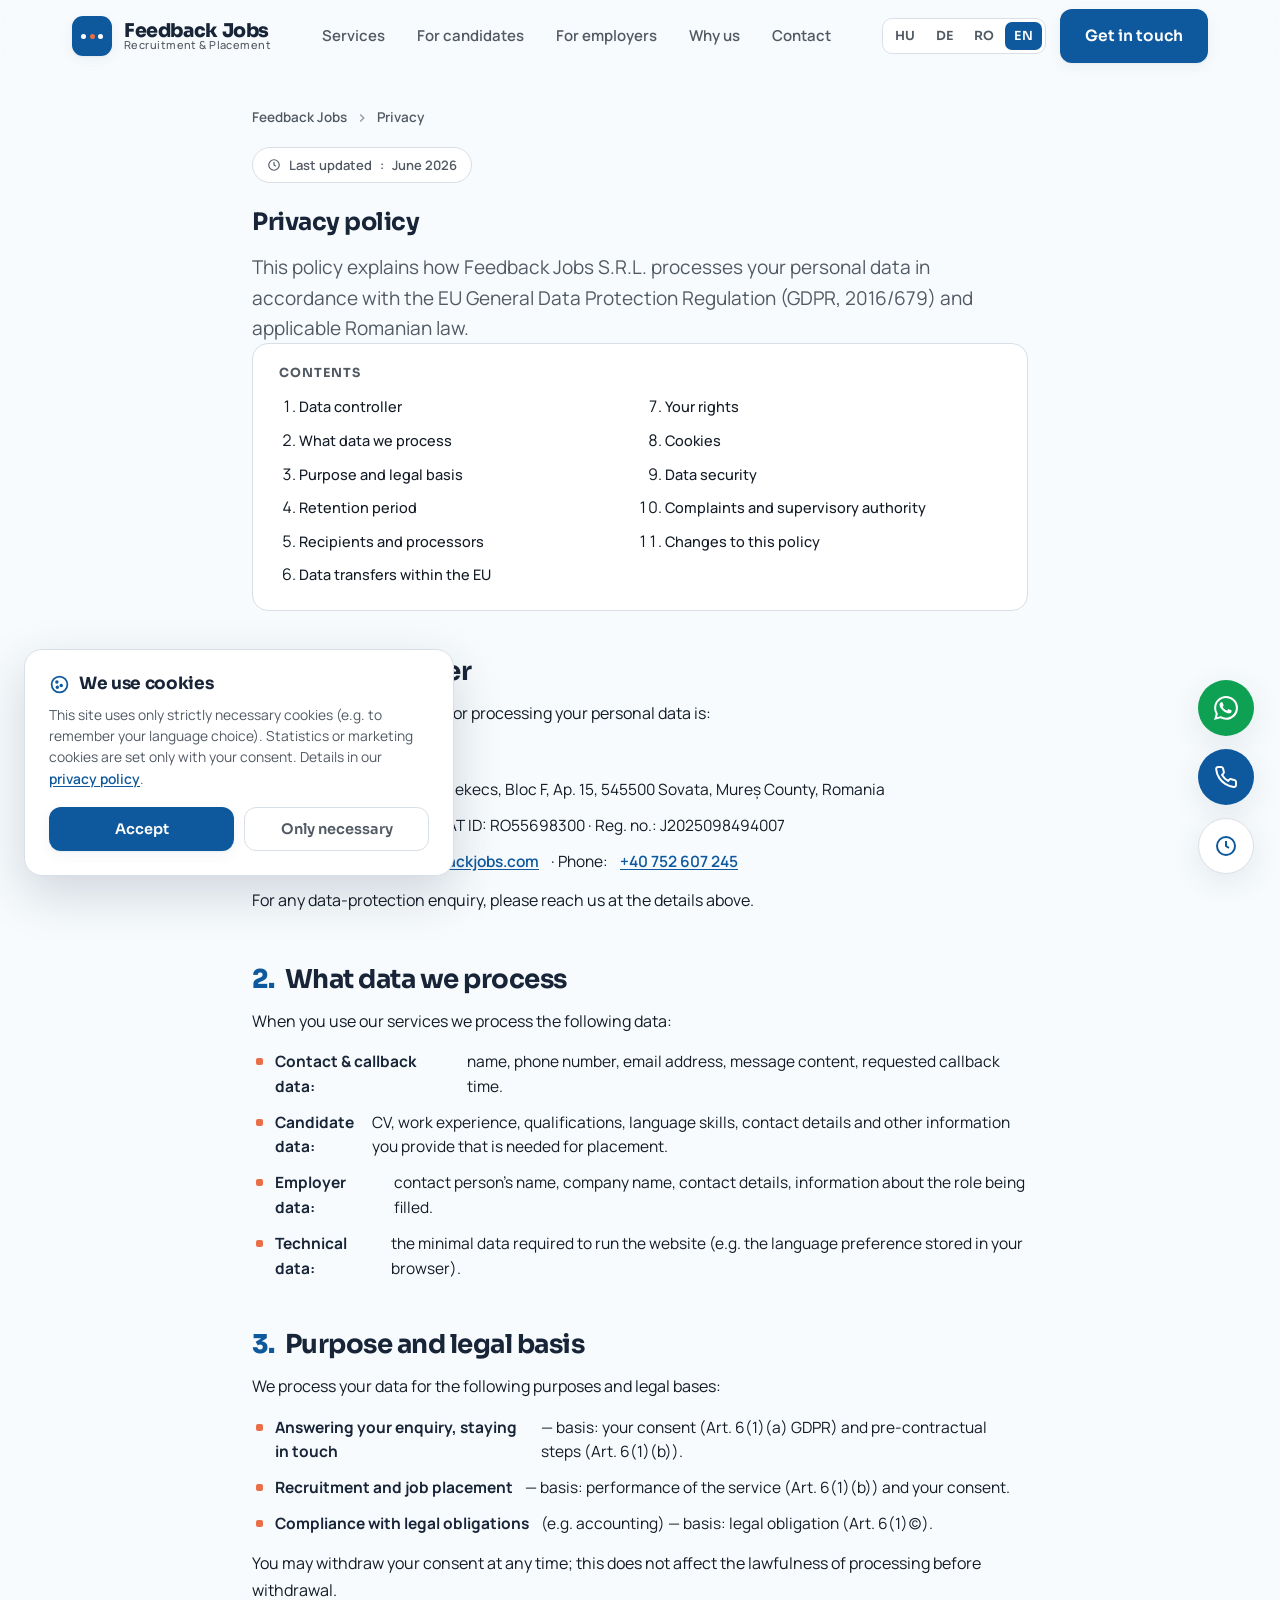
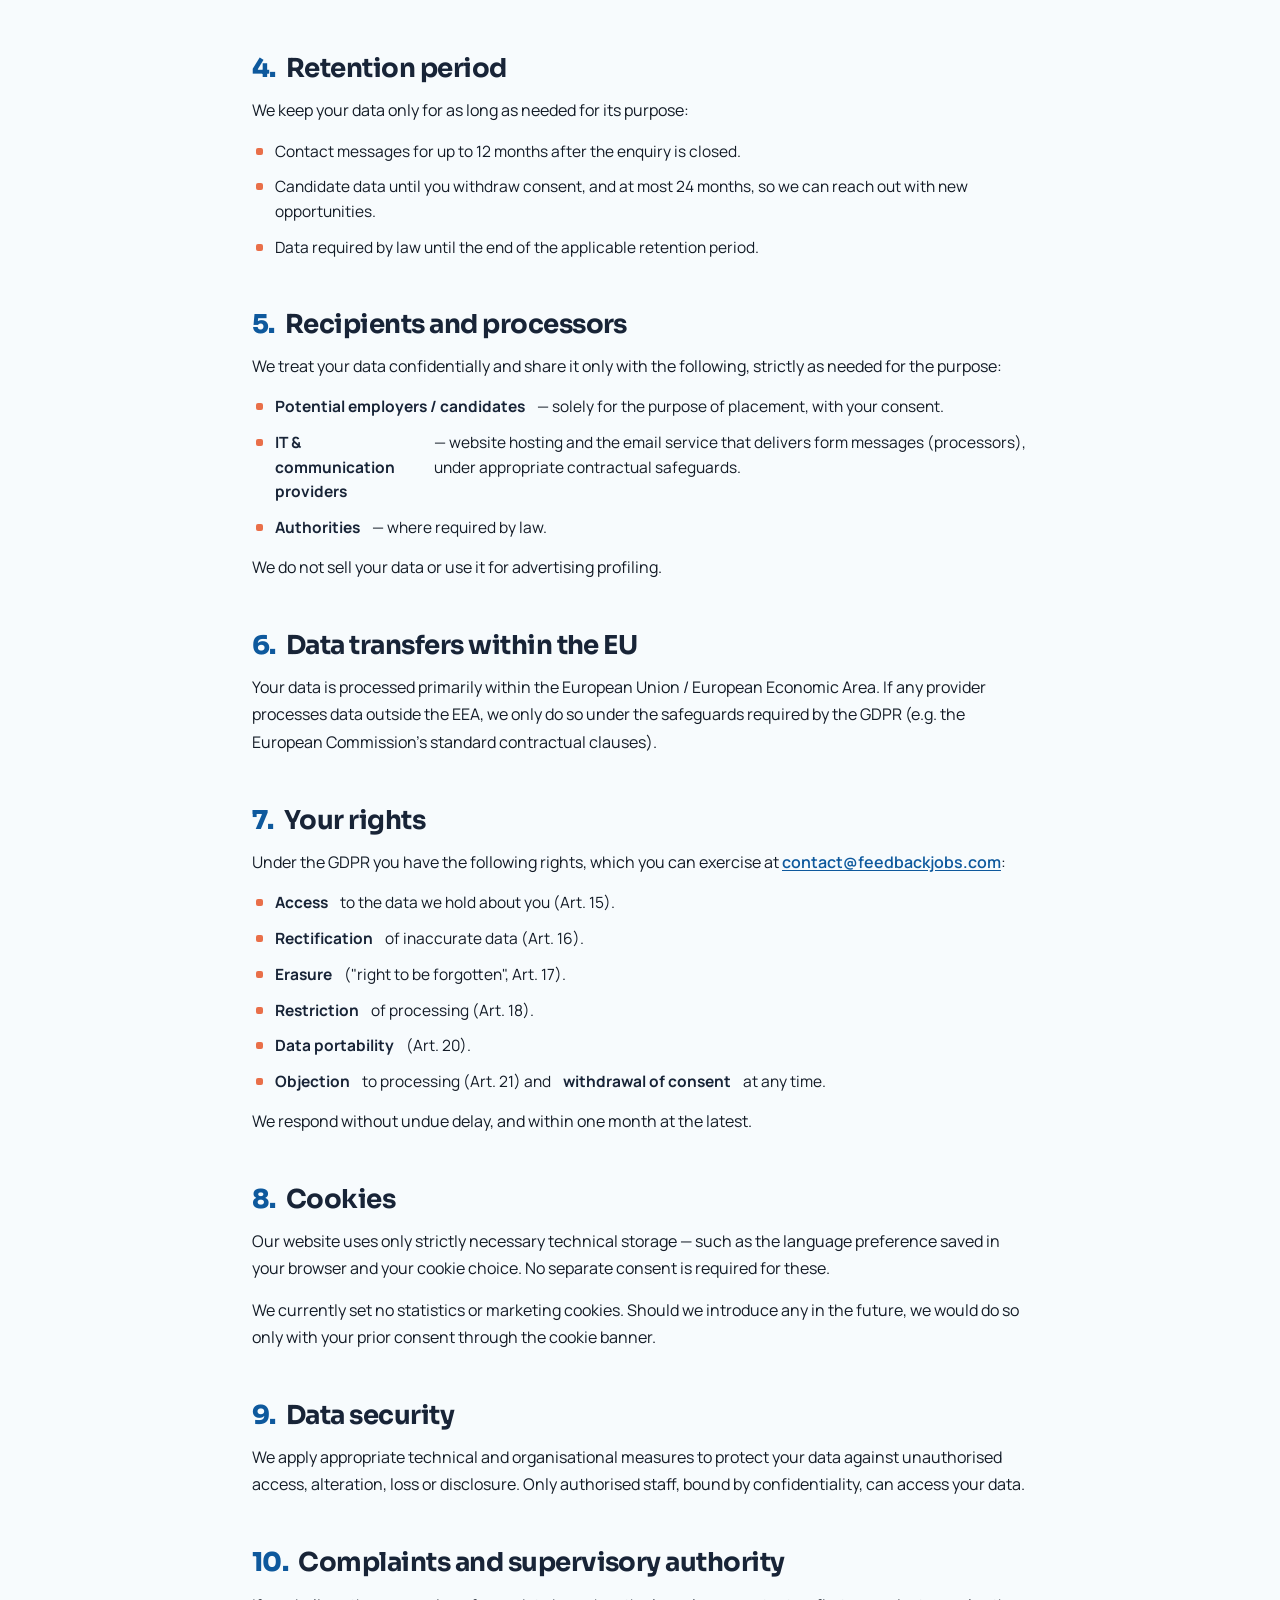
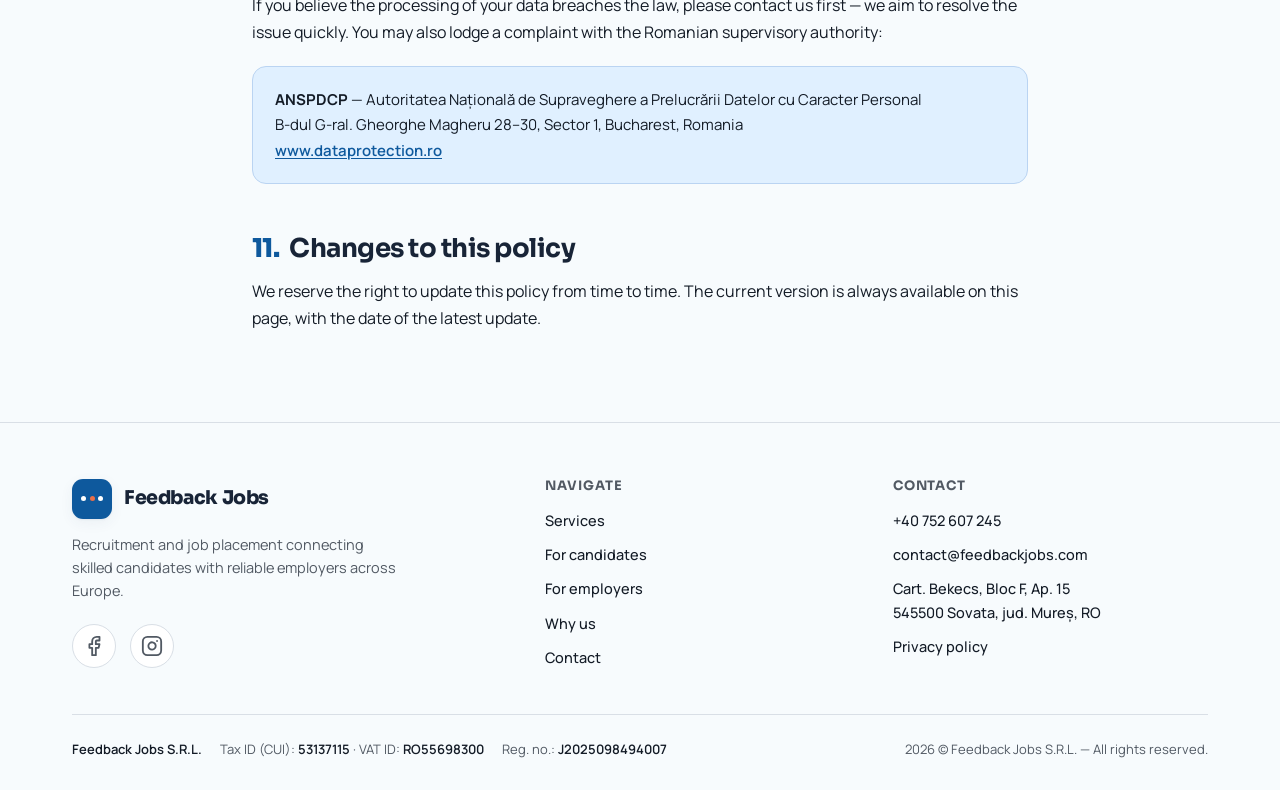
==== commit 358eae1d: "fix: uniós adószám (RO55698300) a láblécben, a jogi részben és a vatID-ben A vatID eddig a CUI-t (53" ====
--- a/adatvedelem.html
+++ b/adatvedelem.html
@@ -147,7 +147,7 @@
     <div class="foot-legal">
       <div class="reg">
         <span><b>Feedback Jobs S.R.L.</b></span>
-        <span data-i18n="foot_cui">Tax ID (CUI): <b>53137115</b></span>
+        <span data-i18n="foot_cui">Tax ID (CUI): <b>53137115</b> · VAT ID: <b>RO55698300</b></span>
         <span data-i18n="foot_reg">Reg. no.: <b>J2025098494007</b></span>
       </div>
       <div><span id="year">2026</span> © Feedback Jobs S.R.L. — <span data-i18n="foot_rights">All rights reserved.</span></div>
